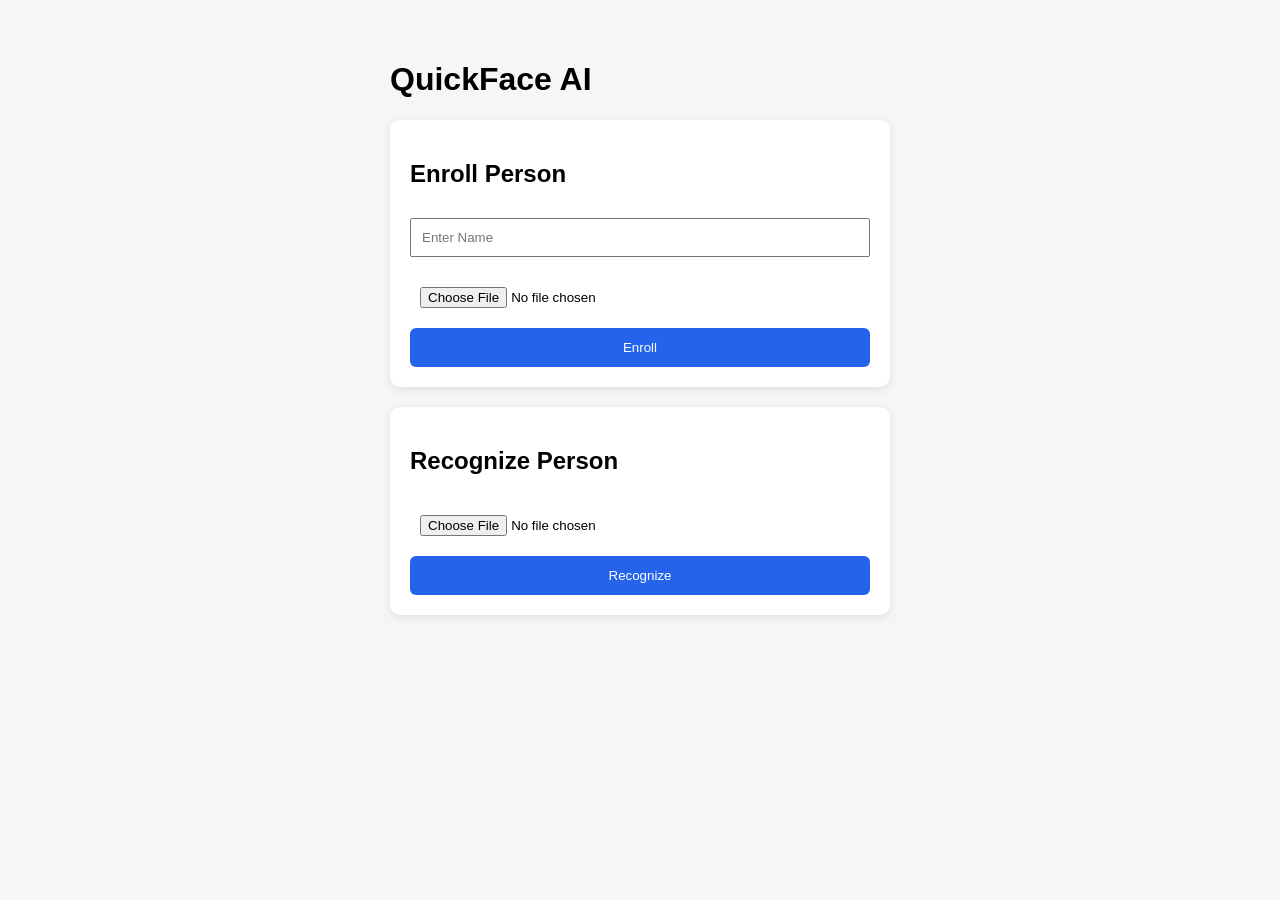
==== frontend/index.html @ 95fca8b5 "Implement face enrollment and recognition features with API endpoints and frontend integration" ====
<!DOCTYPE html>
<html lang="en">
<head>
    <meta charset="UTF-8">
    <meta name="viewport" content="width=device-width, initial-scale=1.0">
    <title>QuickFace AI</title>

    <link rel="stylesheet" href="style.css">
</head>

<body>

    <div class="container">

        <h1>QuickFace AI</h1>

        <div class="card">

            <h2>Enroll Person</h2>

            <input
                type="text"
                id="name"
                placeholder="Enter Name"
            >

            <input
                type="file"
                id="enrollImage"
            >

            <button onclick="enrollPerson()">
                Enroll
            </button>

        </div>

        <div class="card">

            <h2>Recognize Person</h2>

            <input
                type="file"
                id="recognizeImage"
            >

            <button onclick="recognizePerson()">
                Recognize
            </button>

        </div>

        <div id="result"></div>

    </div>

<script src="script.js"></script>

</body>
</html>
---- frontend/style.css ----
body{
    font-family: Arial, Helvetica, sans-serif;
    background:#f4f6f8;
    margin:0;
    padding:40px;
}

.container{
    width:500px;
    margin:auto;
}

.card{
    background:white;
    padding:20px;
    margin-bottom:20px;
    border-radius:10px;
    box-shadow:0 2px 10px rgba(0,0,0,.1);
}

input{
    width:100%;
    padding:10px;
    margin:10px 0;
    box-sizing:border-box;
}

button{
    width:100%;
    padding:12px;
    background:#2563eb;
    color:white;
    border:none;
    cursor:pointer;
    border-radius:6px;
}

button:hover{
    background:#1d4ed8;
}

#result{
    margin-top:20px;
    font-size:20px;
    text-align:center;
}
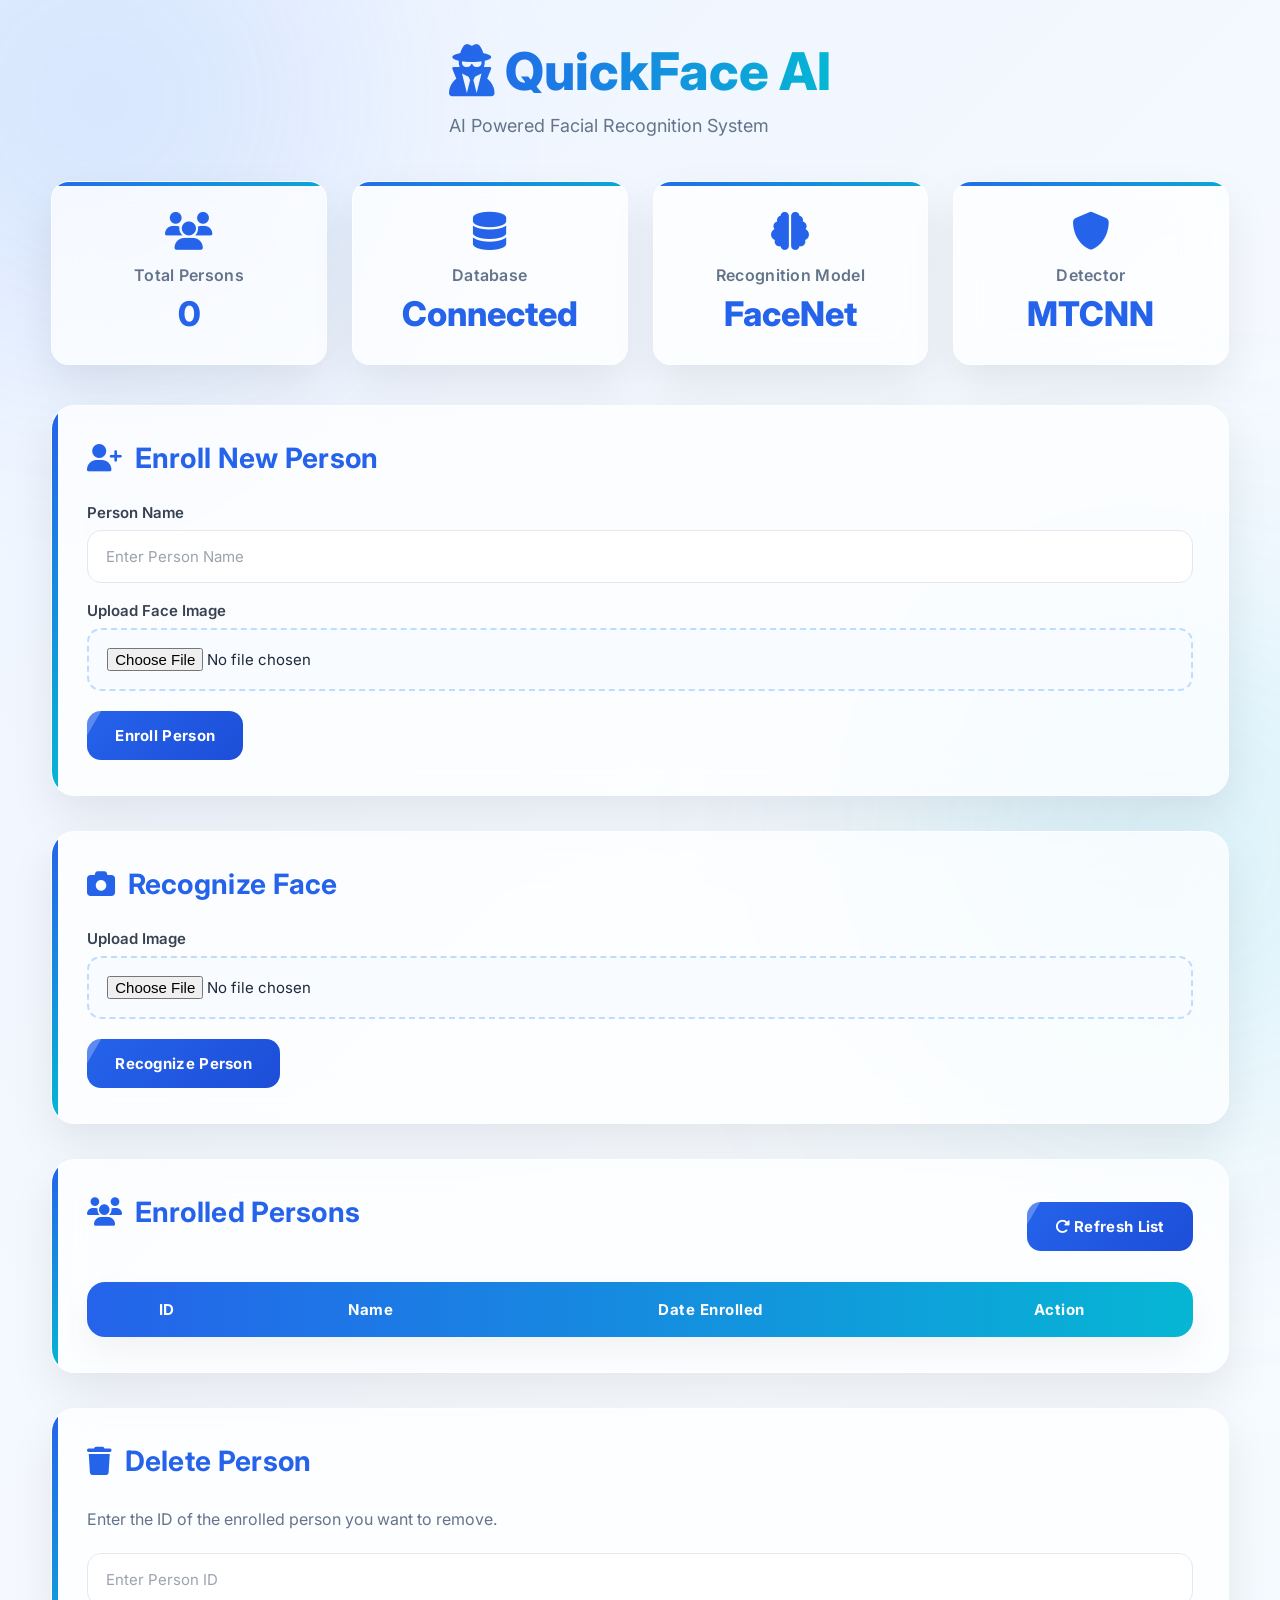
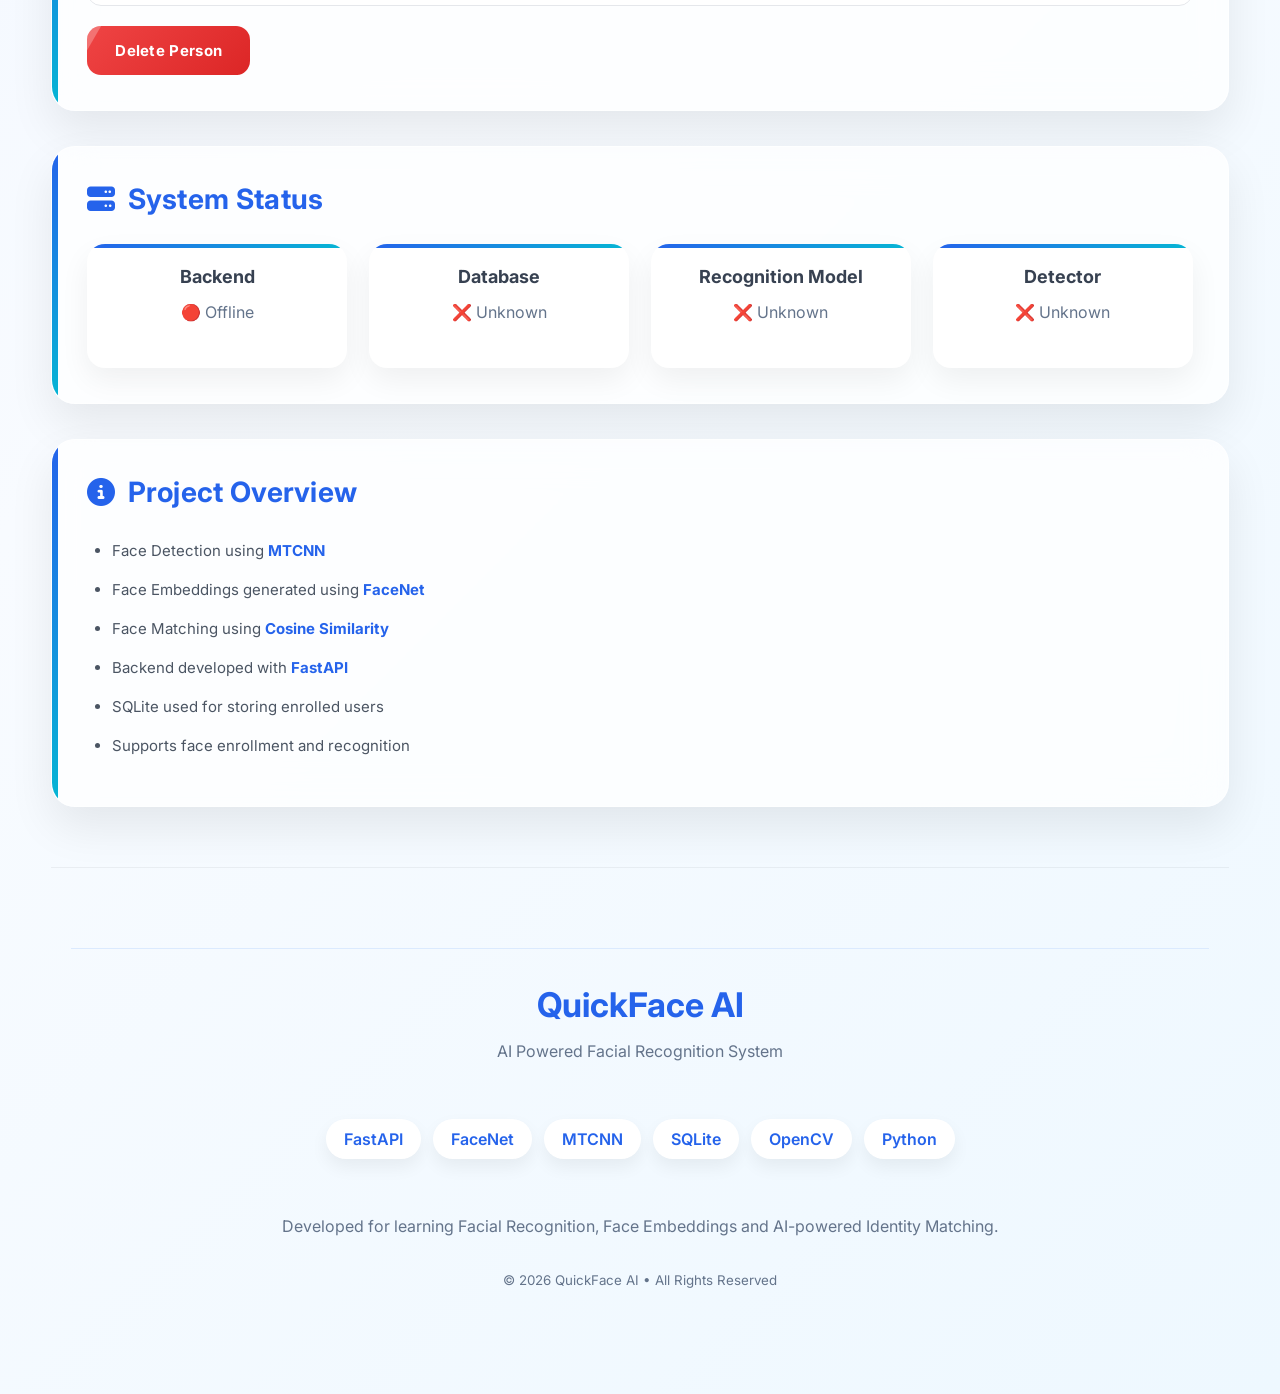
==== commit 2a6f7bec: "feat: Implement webcam functionality for real-time face recognition - Added a new script `webcam.py`" ====
--- a/frontend/index.html
+++ b/frontend/index.html
@@ -1,60 +1,628 @@
 <!DOCTYPE html>
 <html lang="en">
+
 <head>
+
     <meta charset="UTF-8">
-    <meta name="viewport" content="width=device-width, initial-scale=1.0">
+
+    <meta name="viewport"
+          content="width=device-width, initial-scale=1.0">
+
     <title>QuickFace AI</title>
 
     <link rel="stylesheet" href="style.css">
+
+    <link
+        rel="stylesheet"
+        href="https://cdnjs.cloudflare.com/ajax/libs/font-awesome/6.6.0/css/all.min.css">
+
 </head>
 
 <body>
 
-    <div class="container">
-
-        <h1>QuickFace AI</h1>
-
-        <div class="card">
-
-            <h2>Enroll Person</h2>
-
-            <input
-                type="text"
-                id="name"
-                placeholder="Enter Name"
-            >
-
-            <input
-                type="file"
-                id="enrollImage"
-            >
-
-            <button onclick="enrollPerson()">
-                Enroll
-            </button>
+<div class="container">
+
+<!-- =======================================
+HEADER
+======================================= -->
+
+<header>
+
+    <div>
+
+        <h1>
+
+            <i class="fa-solid fa-user-secret"></i>
+
+            QuickFace AI
+
+        </h1>
+
+        <p>
+
+            AI Powered Facial Recognition System
+
+        </p>
+
+    </div>
+
+</header>
+
+
+
+<!-- =======================================
+DASHBOARD
+======================================= -->
+
+<section class="dashboard">
+
+<div class="card">
+
+<i class="fa-solid fa-users fa-2x"></i>
+
+<h3>
+
+Total Persons
+
+</h3>
+
+<h2 id="totalPersons">
+
+0
+
+</h2>
+
+</div>
+
+<div class="card">
+
+<i class="fa-solid fa-database fa-2x"></i>
+
+<h3>
+
+Database
+
+</h3>
+
+<h2>
+
+Connected
+
+</h2>
+
+</div>
+
+<div class="card">
+
+<i class="fa-solid fa-brain fa-2x"></i>
+
+<h3>
+
+Recognition Model
+
+</h3>
+
+<h2>
+
+FaceNet
+
+</h2>
+
+</div>
+
+<div class="card">
+
+<i class="fa-solid fa-shield fa-2x"></i>
+
+<h3>
+
+Detector
+
+</h3>
+
+<h2>
+
+MTCNN
+
+</h2>
+
+</div>
+
+</section>
+
+
+
+<!-- =======================================
+ENROLL PERSON
+======================================= -->
+
+<section class="box">
+
+<h2>
+
+<i class="fa-solid fa-user-plus"></i>
+
+Enroll New Person
+
+</h2>
+
+<label>
+
+Person Name
+
+</label>
+
+<input
+
+type="text"
+
+id="name"
+
+placeholder="Enter Person Name">
+
+<label>
+
+Upload Face Image
+
+</label>
+
+<input
+
+type="file"
+
+id="enrollImage"
+
+accept="image/*">
+
+<img
+
+id="enrollPreview"
+
+class="preview"
+
+src=""
+
+alt="Preview">
+
+<button
+
+onclick="enrollPerson()">
+
+Enroll Person
+
+</button>
+
+<div
+
+id="enrollMessage"
+
+class="message">
+
+</div>
+
+</section>
+
+
+
+<!-- =======================================
+FACE RECOGNITION
+======================================= -->
+
+<section class="box">
+
+<h2>
+
+<i class="fa-solid fa-camera"></i>
+
+Recognize Face
+
+</h2>
+
+<label>
+
+Upload Image
+
+</label>
+
+<input
+
+type="file"
+
+id="recognizeImage"
+
+accept="image/*">
+
+<img
+
+id="recognizePreview"
+
+class="preview"
+
+src=""
+
+alt="Preview">
+
+<button
+
+onclick="recognizePerson()">
+
+Recognize Person
+
+</button>
+
+<div
+
+id="recognitionResult"
+
+class="message">
+
+</div>
+
+</section>
+
+<!-- =======================================
+ENROLLED PERSONS
+======================================= -->
+
+<section class="box">
+
+    <div class="section-header">
+
+        <h2>
+
+            <i class="fa-solid fa-users"></i>
+
+            Enrolled Persons
+
+        </h2>
+
+        <button onclick="loadPersons()">
+
+            <i class="fa-solid fa-rotate-right"></i>
+
+            Refresh List
+
+        </button>
+
+    </div>
+
+    <table>
+
+        <thead>
+
+            <tr>
+
+                <th>ID</th>
+
+                <th>Name</th>
+
+                <th>Date Enrolled</th>
+
+                <th>Action</th>
+
+            </tr>
+
+        </thead>
+
+        <tbody id="personsTable">
+
+        </tbody>
+
+    </table>
+
+</section>
+
+
+
+<!-- =======================================
+DELETE PERSON
+======================================= -->
+
+<section class="box">
+
+    <h2>
+
+        <i class="fa-solid fa-trash"></i>
+
+        Delete Person
+
+    </h2>
+
+    <p>
+
+        Enter the ID of the enrolled person you want to remove.
+
+    </p>
+
+    <input
+
+        type="number"
+
+        id="deleteId"
+
+        placeholder="Enter Person ID">
+
+    <button
+
+        class="delete-btn"
+
+        onclick="deletePerson()">
+
+        Delete Person
+
+    </button>
+
+    <div
+
+        id="deleteMessage"
+
+        class="message">
+
+    </div>
+
+</section>
+
+
+
+<!-- =======================================
+SYSTEM STATUS
+======================================= -->
+
+<section class="box">
+
+    <h2>
+
+        <i class="fa-solid fa-server"></i>
+
+        System Status
+
+    </h2>
+
+    <div class="status-grid">
+
+        <div class="status-card">
+
+    <h3>Backend</h3>
+
+    <p id="backendStatus">
+        Checking...
+    </p>
+
+</div>
+
+<div class="status-card">
+
+    <h3>Database</h3>
+
+    <p id="databaseStatus">
+        Checking...
+    </p>
+
+</div>
+
+<div class="status-card">
+
+    <h3>Recognition Model</h3>
+
+    <p id="modelStatus">
+        Checking...
+    </p>
+
+</div>
+
+<div class="status-card">
+
+    <h3>Detector</h3>
+
+    <p id="detectorStatus">
+        Checking...
+    </p>
+
+</div>
+
+    </div>
+
+</section>
+
+
+
+<!-- =======================================
+PROJECT INFORMATION
+======================================= -->
+
+<section class="box">
+
+    <h2>
+
+        <i class="fa-solid fa-circle-info"></i>
+
+        Project Overview
+
+    </h2>
+
+    <ul>
+
+        <li>
+
+            Face Detection using <strong>MTCNN</strong>
+
+        </li>
+
+        <li>
+
+            Face Embeddings generated using <strong>FaceNet</strong>
+
+        </li>
+
+        <li>
+
+            Face Matching using <strong>Cosine Similarity</strong>
+
+        </li>
+
+        <li>
+
+            Backend developed with <strong>FastAPI</strong>
+
+        </li>
+
+        <li>
+
+            SQLite used for storing enrolled users
+
+        </li>
+
+        <li>
+
+            Supports face enrollment and recognition
+
+        </li>
+
+    </ul>
+
+</section>
+
+<!-- =======================================
+FOOTER
+======================================= -->
+
+<footer>
+
+    <hr>
+
+    <div class="footer-content">
+
+        <h2>
+
+            QuickFace AI
+
+        </h2>
+
+        <p>
+
+            AI Powered Facial Recognition System
+
+        </p>
+
+        <br>
+
+        <div class="tech-stack">
+
+            <span>FastAPI</span>
+
+            <span>FaceNet</span>
+
+            <span>MTCNN</span>
+
+            <span>SQLite</span>
+
+            <span>OpenCV</span>
+
+            <span>Python</span>
 
         </div>
 
-        <div class="card">
-
-            <h2>Recognize Person</h2>
-
-            <input
-                type="file"
-                id="recognizeImage"
-            >
-
-            <button onclick="recognizePerson()">
-                Recognize
-            </button>
-
-        </div>
-
-        <div id="result"></div>
+        <br>
+
+        <p>
+
+            Developed for learning Facial Recognition,
+            Face Embeddings and AI-powered Identity Matching.
+
+        </p>
+
+        <br>
+
+        <small>
+
+            © 2026 QuickFace AI • All Rights Reserved
+
+        </small>
 
     </div>
 
+</footer>
+
+
+
+
+
+<!-- =======================================
+LOADING OVERLAY
+======================================= -->
+
+<div id="loadingOverlay" class="loading-overlay">
+
+    <div class="loader"></div>
+
+    <h3>
+
+        Processing...
+
+    </h3>
+
+    <p>
+
+        Please wait while the AI model processes your request.
+
+    </p>
+
+</div>
+
+
+
+
+
+<!-- =======================================
+BACK TO TOP
+======================================= -->
+
+<button
+    id="topBtn"
+    class="top-btn"
+    onclick="window.scrollTo({
+        top:0,
+        behavior:'smooth'
+    })">
+
+    ↑
+
+</button>
+
+
+
+
+
+<!-- =======================================
+SCRIPT
+======================================= -->
+
 <script src="script.js"></script>
 
+<script>
+
+window.addEventListener("scroll",()=>{
+
+const btn=document.getElementById("topBtn");
+
+if(window.scrollY>300){
+
+btn.style.display="block";
+
+}
+
+else{
+
+btn.style.display="none";
+
+}
+
+});
+
+</script>
+
+</div>
+
 </body>
+
 </html>
--- a/frontend/style.css
+++ b/frontend/style.css
@@ -1,46 +1,2806 @@
+/* =========================================================
+   QuickFace AI
+   Premium Dashboard UI
+   Part 1
+========================================================= */
+
+@import url('https://fonts.googleapis.com/css2?family=Inter:wght@300;400;500;600;700;800;900&display=swap');
+
+:root{
+
+--primary:#2563eb;
+
+--primary-dark:#1d4ed8;
+
+--secondary:#06b6d4;
+
+--success:#16a34a;
+
+--danger:#dc2626;
+
+--warning:#f59e0b;
+
+--white:#ffffff;
+
+--text:#1f2937;
+
+--text-light:#64748b;
+
+--border:#e5e7eb;
+
+--glass:rgba(255,255,255,.72);
+
+--shadow:0 20px 45px rgba(0,0,0,.08);
+
+--radius:18px;
+
+}
+
+*{
+
+margin:0;
+
+padding:0;
+
+box-sizing:border-box;
+
+font-family:'Inter',sans-serif;
+
+}
+
+html{
+
+scroll-behavior:smooth;
+
+}
+
 body{
-    font-family: Arial, Helvetica, sans-serif;
-    background:#f4f6f8;
-    margin:0;
-    padding:40px;
-}
+
+background:
+
+linear-gradient(135deg,#edf4ff,#f8fbff,#eef8ff);
+
+min-height:100vh;
+
+color:var(--text);
+
+overflow-x:hidden;
+
+}
+
+/* Animated Background */
+
+body::before{
+
+content:"";
+
+position:fixed;
+
+top:-150px;
+
+left:-150px;
+
+width:500px;
+
+height:500px;
+
+background:#3b82f6;
+
+opacity:.12;
+
+filter:blur(120px);
+
+border-radius:50%;
+
+z-index:-2;
+
+animation:floatOne 10s infinite alternate;
+
+}
+
+body::after{
+
+content:"";
+
+position:fixed;
+
+bottom:-200px;
+
+right:-150px;
+
+width:500px;
+
+height:500px;
+
+background:#06b6d4;
+
+opacity:.15;
+
+filter:blur(140px);
+
+border-radius:50%;
+
+z-index:-2;
+
+animation:floatTwo 12s infinite alternate;
+
+}
+
+@keyframes floatOne{
+
+0%{
+
+transform:translate(0,0);
+
+}
+
+100%{
+
+transform:translate(120px,70px);
+
+}
+
+}
+
+@keyframes floatTwo{
+
+0%{
+
+transform:translate(0,0);
+
+}
+
+100%{
+
+transform:translate(-120px,-60px);
+
+}
+
+}
+
+/* Container */
 
 .container{
-    width:500px;
-    margin:auto;
-}
+
+width:min(1250px,92%);
+
+margin:auto;
+
+padding:40px 0 60px;
+
+}
+
+/* Header */
+
+header{
+
+display:flex;
+
+justify-content:center;
+
+align-items:center;
+
+flex-direction:column;
+
+margin-bottom:45px;
+
+}
+
+header h1{
+
+font-size:52px;
+
+font-weight:800;
+
+background:linear-gradient(
+90deg,
+#2563eb,
+#06b6d4
+);
+
+-webkit-background-clip:text;
+
+-webkit-text-fill-color:transparent;
+
+margin-bottom:12px;
+
+}
+
+header p{
+
+font-size:18px;
+
+color:var(--text-light);
+
+}
+
+/* Dashboard */
+
+.dashboard{
+
+display:grid;
+
+grid-template-columns:repeat(auto-fit,minmax(240px,1fr));
+
+gap:25px;
+
+margin-bottom:40px;
+
+}
+
+/* Cards */
 
 .card{
-    background:white;
-    padding:20px;
-    margin-bottom:20px;
-    border-radius:10px;
-    box-shadow:0 2px 10px rgba(0,0,0,.1);
+
+background:var(--glass);
+
+backdrop-filter:blur(20px);
+
+border:1px solid rgba(255,255,255,.6);
+
+box-shadow:var(--shadow);
+
+border-radius:var(--radius);
+
+padding:30px;
+
+text-align:center;
+
+transition:.35s;
+
+position:relative;
+
+overflow:hidden;
+
+}
+
+.card::before{
+
+content:"";
+
+position:absolute;
+
+width:150%;
+
+height:4px;
+
+background:linear-gradient(
+90deg,
+#2563eb,
+#06b6d4
+);
+
+top:0;
+
+left:-20%;
+
+}
+
+.card:hover{
+
+transform:translateY(-10px);
+
+box-shadow:
+
+0 25px 50px rgba(37,99,235,.18);
+
+}
+
+.card i{
+
+font-size:38px;
+
+margin-bottom:15px;
+
+color:var(--primary);
+
+}
+
+.card h3{
+
+font-size:16px;
+
+font-weight:600;
+
+color:var(--text-light);
+
+margin-bottom:8px;
+
+}
+
+.card h2{
+
+font-size:34px;
+
+font-weight:800;
+
+color:var(--primary);
+
+}
+
+/* =========================================================
+   Premium Sections
+   Part 2
+========================================================= */
+
+.box{
+
+background:var(--glass);
+
+backdrop-filter:blur(20px);
+
+border-radius:24px;
+
+padding:35px;
+
+margin-bottom:35px;
+
+box-shadow:var(--shadow);
+
+border:1px solid rgba(255,255,255,.6);
+
+position:relative;
+
+overflow:hidden;
+
+transition:.35s;
+
+}
+
+.box:hover{
+
+transform:translateY(-6px);
+
+box-shadow:
+
+0 25px 60px rgba(0,0,0,.10);
+
+}
+
+.box::before{
+
+content:"";
+
+position:absolute;
+
+top:0;
+
+left:0;
+
+width:6px;
+
+height:100%;
+
+background:linear-gradient(
+
+180deg,
+
+#2563eb,
+
+#06b6d4
+
+);
+
+}
+
+.box h2{
+
+display:flex;
+
+align-items:center;
+
+gap:12px;
+
+font-size:28px;
+
+font-weight:700;
+
+margin-bottom:28px;
+
+color:var(--primary);
+
+}
+
+.box p{
+
+color:var(--text-light);
+
+margin-bottom:20px;
+
+line-height:1.7;
+
+}
+
+/* Inputs */
+
+label{
+
+display:block;
+
+margin-top:18px;
+
+margin-bottom:8px;
+
+font-weight:600;
+
+font-size:15px;
+
+color:#374151;
+
 }
 
 input{
-    width:100%;
-    padding:10px;
-    margin:10px 0;
-    box-sizing:border-box;
-}
+
+width:100%;
+
+padding:16px 18px;
+
+font-size:15px;
+
+border-radius:14px;
+
+border:1px solid var(--border);
+
+background:white;
+
+transition:.3s;
+
+outline:none;
+
+}
+
+input:hover{
+
+border-color:#93c5fd;
+
+}
+
+input:focus{
+
+border-color:var(--primary);
+
+box-shadow:
+
+0 0 0 5px rgba(37,99,235,.15);
+
+}
+
+/* File Upload */
+
+input[type=file]{
+
+padding:18px;
+
+background:#f8fbff;
+
+cursor:pointer;
+
+border:2px dashed #bfdbfe;
+
+}
+
+input[type=file]:hover{
+
+background:#eef6ff;
+
+}
+
+/* Preview */
+
+.preview{
+
+display:none;
+
+margin:25px auto;
+
+width:220px;
+
+border-radius:18px;
+
+border:3px solid white;
+
+box-shadow:
+
+0 20px 40px rgba(0,0,0,.15);
+
+transition:.35s;
+
+}
+
+.preview:hover{
+
+transform:scale(1.04);
+
+}
+
+/* Buttons */
 
 button{
-    width:100%;
-    padding:12px;
-    background:#2563eb;
-    color:white;
-    border:none;
-    cursor:pointer;
-    border-radius:6px;
+
+padding:15px 28px;
+
+border:none;
+
+border-radius:14px;
+
+cursor:pointer;
+
+font-size:15px;
+
+font-weight:700;
+
+color:white;
+
+background:linear-gradient(
+
+135deg,
+
+#2563eb,
+
+#1d4ed8
+
+);
+
+transition:.3s;
+
+margin-top:20px;
+
 }
 
 button:hover{
-    background:#1d4ed8;
-}
-
-#result{
-    margin-top:20px;
-    font-size:20px;
-    text-align:center;
-}+
+transform:translateY(-3px);
+
+box-shadow:
+
+0 18px 35px rgba(37,99,235,.30);
+
+}
+
+button:active{
+
+transform:scale(.97);
+
+}
+
+/* Delete Button */
+
+.delete-btn{
+
+background:linear-gradient(
+
+135deg,
+
+#ef4444,
+
+#dc2626
+
+);
+
+}
+
+.delete-btn:hover{
+
+box-shadow:
+
+0 18px 35px rgba(220,38,38,.30);
+
+}
+
+/* Refresh Button */
+
+.section-header{
+
+display:flex;
+
+justify-content:space-between;
+
+align-items:center;
+
+margin-bottom:25px;
+
+gap:20px;
+
+}
+
+.section-header button{
+
+margin-top:0;
+
+}
+
+/* Messages */
+
+.message{
+
+display:none;
+
+margin-top:25px;
+
+padding:18px 22px;
+
+border-radius:16px;
+
+font-weight:600;
+
+line-height:1.8;
+
+animation:fadeIn .35s;
+
+}
+
+.success{
+
+display:block;
+
+background:#dcfce7;
+
+color:#166534;
+
+border-left:6px solid #16a34a;
+
+}
+
+.error{
+
+display:block;
+
+background:#fee2e2;
+
+color:#991b1b;
+
+border-left:6px solid #dc2626;
+
+}
+
+@keyframes fadeIn{
+
+from{
+
+opacity:0;
+
+transform:translateY(12px);
+
+}
+
+to{
+
+opacity:1;
+
+transform:translateY(0);
+
+}
+
+}
+
+/* =========================================================
+   Premium Tables
+   Part 3
+========================================================= */
+
+table{
+
+width:100%;
+
+border-collapse:collapse;
+
+margin-top:20px;
+
+overflow:hidden;
+
+border-radius:18px;
+
+background:white;
+
+box-shadow:
+
+0 15px 35px rgba(0,0,0,.05);
+
+}
+
+thead{
+
+background:linear-gradient(
+
+90deg,
+
+#2563eb,
+
+#06b6d4
+
+);
+
+color:white;
+
+}
+
+thead th{
+
+padding:18px;
+
+font-size:15px;
+
+font-weight:700;
+
+letter-spacing:.5px;
+
+}
+
+tbody tr{
+
+transition:.25s;
+
+border-bottom:1px solid #eef2f7;
+
+}
+
+tbody tr:nth-child(even){
+
+background:#f9fbff;
+
+}
+
+tbody tr:hover{
+
+background:#eef6ff;
+
+transform:scale(1.01);
+
+}
+
+tbody td{
+
+padding:18px;
+
+text-align:center;
+
+font-size:15px;
+
+color:#374151;
+
+}
+
+/* Table Buttons */
+
+tbody button{
+
+padding:10px 16px;
+
+font-size:14px;
+
+margin:0;
+
+}
+
+/* Status Grid */
+
+.status-grid{
+
+display:grid;
+
+grid-template-columns:repeat(auto-fit,minmax(230px,1fr));
+
+gap:22px;
+
+margin-top:20px;
+
+}
+
+/* Status Cards */
+
+.status-card{
+
+background:white;
+
+padding:22px;
+
+border-radius:18px;
+
+box-shadow:
+
+0 12px 30px rgba(0,0,0,.06);
+
+transition:.3s;
+
+text-align:center;
+
+}
+
+.status-card:hover{
+
+transform:translateY(-6px);
+
+}
+
+.status-card h3{
+
+margin-bottom:12px;
+
+color:#374151;
+
+font-size:18px;
+
+}
+
+.status-online{
+
+color:#16a34a;
+
+font-weight:700;
+
+font-size:18px;
+
+}
+
+.status-offline{
+
+color:#dc2626;
+
+font-weight:700;
+
+font-size:18px;
+
+}
+
+/* Project Info */
+
+.box ul{
+
+margin-left:25px;
+
+margin-top:15px;
+
+}
+
+.box li{
+
+margin:12px 0;
+
+font-size:15px;
+
+color:#4b5563;
+
+line-height:1.8;
+
+}
+
+.box strong{
+
+color:#2563eb;
+
+}
+
+/* Footer */
+
+footer{
+
+margin-top:50px;
+
+text-align:center;
+
+padding:45px 20px;
+
+color:#64748b;
+
+}
+
+footer hr{
+
+margin-bottom:35px;
+
+border:none;
+
+height:1px;
+
+background:#dbeafe;
+
+}
+
+.footer-content h2{
+
+font-size:34px;
+
+color:#2563eb;
+
+margin-bottom:12px;
+
+}
+
+.footer-content p{
+
+margin:8px 0;
+
+line-height:1.8;
+
+}
+
+.tech-stack{
+
+display:flex;
+
+justify-content:center;
+
+flex-wrap:wrap;
+
+gap:12px;
+
+margin:25px 0;
+
+}
+
+.tech-stack span{
+
+padding:10px 18px;
+
+background:white;
+
+border-radius:999px;
+
+box-shadow:
+
+0 8px 18px rgba(0,0,0,.06);
+
+font-weight:600;
+
+color:#2563eb;
+
+transition:.25s;
+
+}
+
+.tech-stack span:hover{
+
+transform:translateY(-3px);
+
+background:#2563eb;
+
+color:white;
+
+}
+
+/* =========================================================
+   Loading Overlay
+   Part 4
+========================================================= */
+
+.loading-overlay{
+
+position:fixed;
+
+top:0;
+
+left:0;
+
+width:100%;
+
+height:100%;
+
+background:rgba(255,255,255,.82);
+
+backdrop-filter:blur(10px);
+
+display:none;
+
+justify-content:center;
+
+align-items:center;
+
+flex-direction:column;
+
+z-index:99999;
+
+animation:fadeOverlay .3s;
+
+}
+
+.loading-overlay.active{
+
+display:flex;
+
+}
+
+.loader{
+
+width:80px;
+
+height:80px;
+
+border:8px solid #dbeafe;
+
+border-top:8px solid #2563eb;
+
+border-radius:50%;
+
+animation:spin 1s linear infinite;
+
+margin-bottom:25px;
+
+}
+
+.loading-overlay h3{
+
+font-size:24px;
+
+color:#2563eb;
+
+margin-bottom:8px;
+
+}
+
+.loading-overlay p{
+
+color:#64748b;
+
+}
+
+@keyframes spin{
+
+0%{
+
+transform:rotate(0deg);
+
+}
+
+100%{
+
+transform:rotate(360deg);
+
+}
+
+}
+
+@keyframes fadeOverlay{
+
+from{
+
+opacity:0;
+
+}
+
+to{
+
+opacity:1;
+
+}
+
+}
+
+/* =====================================
+Back To Top Button
+===================================== */
+
+.top-btn{
+
+position:fixed;
+
+right:30px;
+
+bottom:30px;
+
+width:58px;
+
+height:58px;
+
+border-radius:50%;
+
+display:none;
+
+align-items:center;
+
+justify-content:center;
+
+font-size:22px;
+
+font-weight:bold;
+
+background:linear-gradient(
+
+135deg,
+
+#2563eb,
+
+#06b6d4
+
+);
+
+color:white;
+
+box-shadow:
+
+0 20px 40px rgba(37,99,235,.35);
+
+transition:.3s;
+
+z-index:999;
+
+}
+
+.top-btn:hover{
+
+transform:translateY(-6px);
+
+}
+
+/* =====================================
+Scrollbar
+===================================== */
+
+::-webkit-scrollbar{
+
+width:12px;
+
+}
+
+::-webkit-scrollbar-track{
+
+background:#edf4ff;
+
+}
+
+::-webkit-scrollbar-thumb{
+
+background:linear-gradient(
+
+180deg,
+
+#2563eb,
+
+#06b6d4
+
+);
+
+border-radius:999px;
+
+}
+
+::-webkit-scrollbar-thumb:hover{
+
+background:#1d4ed8;
+
+}
+
+/* =====================================
+Floating Glow
+===================================== */
+
+.card::after{
+
+content:"";
+
+position:absolute;
+
+width:220px;
+
+height:220px;
+
+background:rgba(37,99,235,.08);
+
+border-radius:50%;
+
+top:-120px;
+
+right:-120px;
+
+transition:.5s;
+
+}
+
+.card:hover::after{
+
+transform:scale(1.25);
+
+}
+
+/* =====================================
+Buttons Animation
+===================================== */
+
+button{
+
+position:relative;
+
+overflow:hidden;
+
+}
+
+button::before{
+
+content:"";
+
+position:absolute;
+
+left:-120%;
+
+top:0;
+
+width:120%;
+
+height:100%;
+
+background:rgba(255,255,255,.25);
+
+transform:skewX(-30deg);
+
+transition:.5s;
+
+}
+
+button:hover::before{
+
+left:130%;
+
+}
+
+/* =====================================
+Input Animation
+===================================== */
+
+input{
+
+transition:
+
+border .3s,
+
+box-shadow .3s,
+
+transform .3s;
+
+}
+
+input:focus{
+
+transform:translateY(-2px);
+
+}
+
+/* =====================================
+Smooth Card Entrance
+===================================== */
+
+.card,
+
+.box{
+
+animation:slideUp .7s ease;
+
+}
+
+@keyframes slideUp{
+
+from{
+
+opacity:0;
+
+transform:translateY(30px);
+
+}
+
+to{
+
+opacity:1;
+
+transform:translateY(0);
+
+}
+
+}
+
+/* =========================================================
+   Responsive Design
+   Part 5
+========================================================= */
+
+/* --------------------------
+Desktop Large Screens
+---------------------------*/
+
+@media (min-width:1400px){
+
+.container{
+
+max-width:1350px;
+
+}
+
+.card{
+
+padding:35px;
+
+}
+
+.box{
+
+padding:40px;
+
+}
+
+}
+
+
+/* --------------------------
+Laptop
+---------------------------*/
+
+@media(max-width:1200px){
+
+.dashboard{
+
+grid-template-columns:repeat(2,1fr);
+
+}
+
+.status-grid{
+
+grid-template-columns:repeat(2,1fr);
+
+}
+
+.container{
+
+width:95%;
+
+}
+
+}
+
+
+/* --------------------------
+Tablet
+---------------------------*/
+
+@media(max-width:900px){
+
+header h1{
+
+font-size:42px;
+
+}
+
+header p{
+
+font-size:16px;
+
+}
+
+.dashboard{
+
+grid-template-columns:1fr;
+
+gap:18px;
+
+}
+
+.section-header{
+
+flex-direction:column;
+
+align-items:flex-start;
+
+}
+
+.section-header button{
+
+width:100%;
+
+}
+
+.status-grid{
+
+grid-template-columns:1fr;
+
+}
+
+table{
+
+display:block;
+
+overflow-x:auto;
+
+white-space:nowrap;
+
+}
+
+.preview{
+
+width:200px;
+
+}
+
+}
+
+
+/* --------------------------
+Mobile
+---------------------------*/
+
+@media(max-width:600px){
+
+.container{
+
+width:95%;
+
+padding:25px 0;
+
+}
+
+header{
+
+margin-bottom:25px;
+
+}
+
+header h1{
+
+font-size:34px;
+
+}
+
+header p{
+
+font-size:14px;
+
+}
+
+.card{
+
+padding:22px;
+
+}
+
+.card h2{
+
+font-size:28px;
+
+}
+
+.card h3{
+
+font-size:15px;
+
+}
+
+.box{
+
+padding:22px;
+
+margin-bottom:22px;
+
+}
+
+.box h2{
+
+font-size:22px;
+
+}
+
+input{
+
+padding:14px;
+
+font-size:14px;
+
+}
+
+button{
+
+width:100%;
+
+padding:14px;
+
+font-size:15px;
+
+}
+
+.preview{
+
+width:100%;
+
+}
+
+.message{
+
+font-size:14px;
+
+}
+
+.footer-content h2{
+
+font-size:28px;
+
+}
+
+.tech-stack{
+
+justify-content:center;
+
+}
+
+.tech-stack span{
+
+font-size:13px;
+
+padding:8px 14px;
+
+}
+
+.top-btn{
+
+width:50px;
+
+height:50px;
+
+right:15px;
+
+bottom:15px;
+
+}
+
+}
+
+
+/* --------------------------
+Very Small Devices
+---------------------------*/
+
+@media(max-width:400px){
+
+header h1{
+
+font-size:28px;
+
+}
+
+.box{
+
+padding:18px;
+
+}
+
+.card{
+
+padding:18px;
+
+}
+
+.card h2{
+
+font-size:24px;
+
+}
+
+button{
+
+font-size:14px;
+
+}
+
+}
+
+
+/* --------------------------
+Nice Selection Color
+---------------------------*/
+
+::selection{
+
+background:#2563eb;
+
+color:white;
+
+}
+
+
+/* --------------------------
+Links
+---------------------------*/
+
+a{
+
+color:#2563eb;
+
+text-decoration:none;
+
+transition:.3s;
+
+}
+
+a:hover{
+
+color:#1d4ed8;
+
+}
+
+
+/* --------------------------
+Images
+---------------------------*/
+
+img{
+
+max-width:100%;
+
+display:block;
+
+}
+
+
+/* --------------------------
+Utility Classes
+---------------------------*/
+
+.text-center{
+
+text-align:center;
+
+}
+
+.mt-20{
+
+margin-top:20px;
+
+}
+
+.mt-30{
+
+margin-top:30px;
+
+}
+
+.mb-20{
+
+margin-bottom:20px;
+
+}
+
+.hidden{
+
+display:none;
+
+}
+
+.flex{
+
+display:flex;
+
+}
+
+.justify-center{
+
+justify-content:center;
+
+}
+
+.align-center{
+
+align-items:center;
+
+}
+
+/* =========================================================
+   Premium Effects
+   Part 6
+========================================================= */
+
+/* --------------------------
+Glass Reflection
+---------------------------*/
+
+.card,
+.box{
+
+position:relative;
+
+overflow:hidden;
+
+}
+
+.card::after,
+.box::after{
+
+content:"";
+
+position:absolute;
+
+top:-60%;
+
+left:-120%;
+
+width:80%;
+
+height:220%;
+
+background:linear-gradient(
+
+90deg,
+
+transparent,
+
+rgba(255,255,255,.35),
+
+transparent
+
+);
+
+transform:rotate(25deg);
+
+transition:.8s;
+
+pointer-events:none;
+
+}
+
+.card:hover::after,
+.box:hover::after{
+
+left:140%;
+
+}
+
+/* --------------------------
+Dashboard Counter Animation
+---------------------------*/
+
+.card h2{
+
+transition:.4s;
+
+}
+
+.card:hover h2{
+
+transform:scale(1.08);
+
+color:#1d4ed8;
+
+}
+
+/* --------------------------
+Image Hover
+---------------------------*/
+
+.preview{
+
+cursor:pointer;
+
+}
+
+.preview:hover{
+
+transform:scale(1.06) rotate(.5deg);
+
+box-shadow:
+
+0 25px 60px rgba(0,0,0,.18);
+
+}
+
+/* --------------------------
+Table Hover
+---------------------------*/
+
+tbody tr{
+
+transition:
+
+background .3s,
+
+transform .3s,
+
+box-shadow .3s;
+
+}
+
+tbody tr:hover{
+
+background:#eef6ff;
+
+transform:translateY(-2px);
+
+box-shadow:
+
+0 8px 18px rgba(37,99,235,.10);
+
+}
+
+/* --------------------------
+Status Cards
+---------------------------*/
+
+.status-card{
+
+position:relative;
+
+overflow:hidden;
+
+}
+
+.status-card::before{
+
+content:"";
+
+position:absolute;
+
+top:0;
+
+left:0;
+
+width:100%;
+
+height:4px;
+
+background:linear-gradient(
+
+90deg,
+
+#2563eb,
+
+#06b6d4
+
+);
+
+}
+
+.status-card:hover{
+
+transform:translateY(-5px);
+
+box-shadow:
+
+0 20px 45px rgba(37,99,235,.15);
+
+}
+
+/* --------------------------
+Tech Stack Badges
+---------------------------*/
+
+.tech-stack span{
+
+transition:
+
+transform .3s,
+
+background .3s,
+
+color .3s,
+
+box-shadow .3s;
+
+}
+
+.tech-stack span:hover{
+
+transform:translateY(-4px);
+
+background:#2563eb;
+
+color:white;
+
+box-shadow:
+
+0 15px 30px rgba(37,99,235,.25);
+
+}
+
+/* --------------------------
+Buttons
+---------------------------*/
+
+button{
+
+letter-spacing:.3px;
+
+}
+
+button:hover{
+
+filter:brightness(1.05);
+
+}
+
+button:disabled{
+
+cursor:not-allowed;
+
+opacity:.6;
+
+box-shadow:none;
+
+}
+
+/* --------------------------
+Delete Button
+---------------------------*/
+
+.delete-btn:hover{
+
+background:linear-gradient(
+
+135deg,
+
+#dc2626,
+
+#991b1b
+
+);
+
+}
+
+/* --------------------------
+Inputs
+---------------------------*/
+
+input::placeholder{
+
+color:#9ca3af;
+
+}
+
+input:focus::placeholder{
+
+opacity:.4;
+
+}
+
+/* --------------------------
+Footer
+---------------------------*/
+
+footer{
+
+border-top:1px solid rgba(0,0,0,.05);
+
+margin-top:60px;
+
+}
+
+/* --------------------------
+Notification Animation
+---------------------------*/
+
+.message{
+
+animation:notification .35s ease;
+
+}
+
+@keyframes notification{
+
+0%{
+
+opacity:0;
+
+transform:translateY(-10px);
+
+}
+
+100%{
+
+opacity:1;
+
+transform:translateY(0);
+
+}
+
+}
+
+/* --------------------------
+Card Border Glow
+---------------------------*/
+
+.card:hover{
+
+border-color:#bfdbfe;
+
+}
+
+.box:hover{
+
+border-color:#bfdbfe;
+
+}
+
+/* --------------------------
+Smooth Everything
+---------------------------*/
+
+*{
+
+transition:
+
+background-color .25s,
+
+border-color .25s,
+
+color .25s;
+
+}
+
+/* =========================================================
+   Premium Theme & Animations
+   Part 7
+========================================================= */
+
+/* =====================================
+Dark Theme Support
+===================================== */
+
+body.dark{
+
+--primary:#60a5fa;
+
+--primary-dark:#3b82f6;
+
+--secondary:#22d3ee;
+
+--white:#111827;
+
+--glass:rgba(31,41,55,.75);
+
+--text:#f8fafc;
+
+--text-light:#cbd5e1;
+
+--border:#374151;
+
+background:#0f172a;
+
+color:var(--text);
+
+}
+
+body.dark .card,
+body.dark .box{
+
+background:rgba(30,41,59,.75);
+
+border:1px solid rgba(255,255,255,.05);
+
+}
+
+body.dark table{
+
+background:#1e293b;
+
+color:white;
+
+}
+
+body.dark tbody tr{
+
+background:#1e293b;
+
+}
+
+body.dark tbody tr:nth-child(even){
+
+background:#263447;
+
+}
+
+body.dark input{
+
+background:#1e293b;
+
+color:white;
+
+border-color:#334155;
+
+}
+
+body.dark input::placeholder{
+
+color:#94a3b8;
+
+}
+
+body.dark .status-card{
+
+background:#1e293b;
+
+}
+
+body.dark footer{
+
+color:#cbd5e1;
+
+}
+
+/* =====================================
+Gradient Text
+===================================== */
+
+.gradient-text{
+
+background:linear-gradient(
+
+90deg,
+
+#2563eb,
+
+#06b6d4,
+
+#8b5cf6
+
+);
+
+background-size:200%;
+
+-webkit-background-clip:text;
+
+-webkit-text-fill-color:transparent;
+
+animation:gradientMove 5s linear infinite;
+
+}
+
+@keyframes gradientMove{
+
+0%{
+
+background-position:0%;
+
+}
+
+100%{
+
+background-position:200%;
+
+}
+
+}
+
+/* =====================================
+Floating Animation
+===================================== */
+
+.float{
+
+animation:floating 3s ease-in-out infinite;
+
+}
+
+@keyframes floating{
+
+0%{
+
+transform:translateY(0px);
+
+}
+
+50%{
+
+transform:translateY(-8px);
+
+}
+
+100%{
+
+transform:translateY(0px);
+
+}
+
+}
+
+/* =====================================
+Pulse Animation
+===================================== */
+
+.pulse{
+
+animation:pulse 2s infinite;
+
+}
+
+@keyframes pulse{
+
+0%{
+
+transform:scale(1);
+
+}
+
+50%{
+
+transform:scale(1.05);
+
+}
+
+100%{
+
+transform:scale(1);
+
+}
+
+}
+
+/* =====================================
+Fade In
+===================================== */
+
+.fade-in{
+
+animation:fadeInPage .8s ease;
+
+}
+
+@keyframes fadeInPage{
+
+from{
+
+opacity:0;
+
+transform:translateY(25px);
+
+}
+
+to{
+
+opacity:1;
+
+transform:translateY(0);
+
+}
+
+}
+
+/* =====================================
+Scale Animation
+===================================== */
+
+.scale{
+
+animation:scaleAnimation .5s;
+
+}
+
+@keyframes scaleAnimation{
+
+0%{
+
+transform:scale(.92);
+
+opacity:.6;
+
+}
+
+100%{
+
+transform:scale(1);
+
+opacity:1;
+
+}
+
+}
+
+/* =====================================
+Success Badge
+===================================== */
+
+.badge{
+
+display:inline-block;
+
+padding:8px 14px;
+
+border-radius:999px;
+
+background:#dcfce7;
+
+color:#166534;
+
+font-weight:600;
+
+font-size:13px;
+
+}
+
+/* =====================================
+Danger Badge
+===================================== */
+
+.badge-danger{
+
+background:#fee2e2;
+
+color:#991b1b;
+
+}
+
+/* =====================================
+Primary Badge
+===================================== */
+
+.badge-primary{
+
+background:#dbeafe;
+
+color:#2563eb;
+
+}
+
+/* =====================================
+Hover Glow
+===================================== */
+
+.glow:hover{
+
+box-shadow:
+
+0 0 25px rgba(37,99,235,.25);
+
+}
+
+/* =====================================
+Soft Border
+===================================== */
+
+.soft{
+
+border:1px solid rgba(255,255,255,.35);
+
+}
+
+/* =====================================
+Rounded Utilities
+===================================== */
+
+.round{
+
+border-radius:18px;
+
+}
+
+.round-full{
+
+border-radius:999px;
+
+}
+
+/* =====================================
+Shadow Utilities
+===================================== */
+
+.shadow{
+
+box-shadow:
+
+0 20px 40px rgba(0,0,0,.08);
+
+}
+
+.shadow-lg{
+
+box-shadow:
+
+0 30px 70px rgba(0,0,0,.15);
+
+}
+
+/* =========================================================
+   Final Polish
+   Part 8
+========================================================= */
+
+/* ==========================
+   Divider
+========================== */
+
+hr{
+
+border:none;
+
+height:1px;
+
+background:linear-gradient(
+90deg,
+transparent,
+#cbd5e1,
+transparent
+);
+
+margin:35px 0;
+
+}
+
+/* ==========================
+   Footer Links
+========================== */
+
+footer a{
+
+color:#2563eb;
+
+font-weight:600;
+
+transition:.3s;
+
+}
+
+footer a:hover{
+
+color:#1d4ed8;
+
+text-decoration:underline;
+
+}
+
+/* ==========================
+   Card Titles
+========================== */
+
+.card h3,
+.box h2{
+
+letter-spacing:.3px;
+
+}
+
+/* ==========================
+   Dashboard Icons
+========================== */
+
+.card i{
+
+transition:.35s;
+
+}
+
+.card:hover i{
+
+transform:scale(1.15) rotate(8deg);
+
+color:#1d4ed8;
+
+}
+
+/* ==========================
+   Notification Colors
+========================== */
+
+.info{
+
+background:#dbeafe;
+
+color:#1d4ed8;
+
+}
+
+.warning{
+
+background:#fef3c7;
+
+color:#b45309;
+
+}
+
+/* ==========================
+   Glass Utilities
+========================== */
+
+.glass{
+
+background:rgba(255,255,255,.65);
+
+backdrop-filter:blur(18px);
+
+border:1px solid rgba(255,255,255,.35);
+
+}
+
+/* ==========================
+   Flex Utilities
+========================== */
+
+.flex{
+
+display:flex;
+
+}
+
+.flex-column{
+
+display:flex;
+
+flex-direction:column;
+
+}
+
+.justify-center{
+
+justify-content:center;
+
+}
+
+.justify-between{
+
+justify-content:space-between;
+
+}
+
+.align-center{
+
+align-items:center;
+
+}
+
+.gap-10{
+
+gap:10px;
+
+}
+
+.gap-20{
+
+gap:20px;
+
+}
+
+.gap-30{
+
+gap:30px;
+
+}
+
+/* ==========================
+   Margin Utilities
+========================== */
+
+.mt-10{margin-top:10px;}
+
+.mt-20{margin-top:20px;}
+
+.mt-30{margin-top:30px;}
+
+.mt-40{margin-top:40px;}
+
+.mb-10{margin-bottom:10px;}
+
+.mb-20{margin-bottom:20px;}
+
+.mb-30{margin-bottom:30px;}
+
+.mb-40{margin-bottom:40px;}
+
+/* ==========================
+   Padding Utilities
+========================== */
+
+.p-10{padding:10px;}
+
+.p-20{padding:20px;}
+
+.p-30{padding:30px;}
+
+.p-40{padding:40px;}
+
+/* ==========================
+   Width Utilities
+========================== */
+
+.w-100{
+
+width:100%;
+
+}
+
+.w-50{
+
+width:50%;
+
+}
+
+/* ==========================
+   Text Utilities
+========================== */
+
+.text-center{
+
+text-align:center;
+
+}
+
+.text-right{
+
+text-align:right;
+
+}
+
+.text-left{
+
+text-align:left;
+
+}
+
+.text-primary{
+
+color:#2563eb;
+
+}
+
+.text-success{
+
+color:#16a34a;
+
+}
+
+.text-danger{
+
+color:#dc2626;
+
+}
+
+.text-muted{
+
+color:#64748b;
+
+}
+
+/* ==========================
+   Background Utilities
+========================== */
+
+.bg-primary{
+
+background:#2563eb;
+
+color:white;
+
+}
+
+.bg-success{
+
+background:#16a34a;
+
+color:white;
+
+}
+
+.bg-danger{
+
+background:#dc2626;
+
+color:white;
+
+}
+
+.bg-light{
+
+background:#f8fafc;
+
+}
+
+/* ==========================
+   Cursor
+========================== */
+
+.pointer{
+
+cursor:pointer;
+
+}
+
+/* ==========================
+   Transition
+========================== */
+
+.transition{
+
+transition:.3s;
+
+}
+
+/* ==========================
+   Hover Lift
+========================== */
+
+.hover-lift:hover{
+
+transform:translateY(-5px);
+
+}
+
+/* ==========================
+   Opacity
+========================== */
+
+.opacity-80{
+
+opacity:.8;
+
+}
+
+.opacity-60{
+
+opacity:.6;
+
+}
+
+/* ==========================
+   Border Radius
+========================== */
+
+.radius{
+
+border-radius:18px;
+
+}
+
+.radius-sm{
+
+border-radius:10px;
+
+}
+
+.radius-lg{
+
+border-radius:28px;
+
+}
+
+/* ==========================
+   Animation Delay
+========================== */
+
+.delay-1{
+
+animation-delay:.1s;
+
+}
+
+.delay-2{
+
+animation-delay:.2s;
+
+}
+
+.delay-3{
+
+animation-delay:.3s;
+
+}
+
+.delay-4{
+
+animation-delay:.4s;
+
+}
+
+/* ==========================
+   Print
+========================== */
+
+@media print{
+
+body{
+
+background:white;
+
+}
+
+button,
+
+.top-btn,
+
+.loading-overlay{
+
+display:none !important;
+
+}
+
+.box,
+
+.card{
+
+box-shadow:none;
+
+border:1px solid #ddd;
+
+}
+
+}
+
+/* ==========================
+   End of File
+========================== */
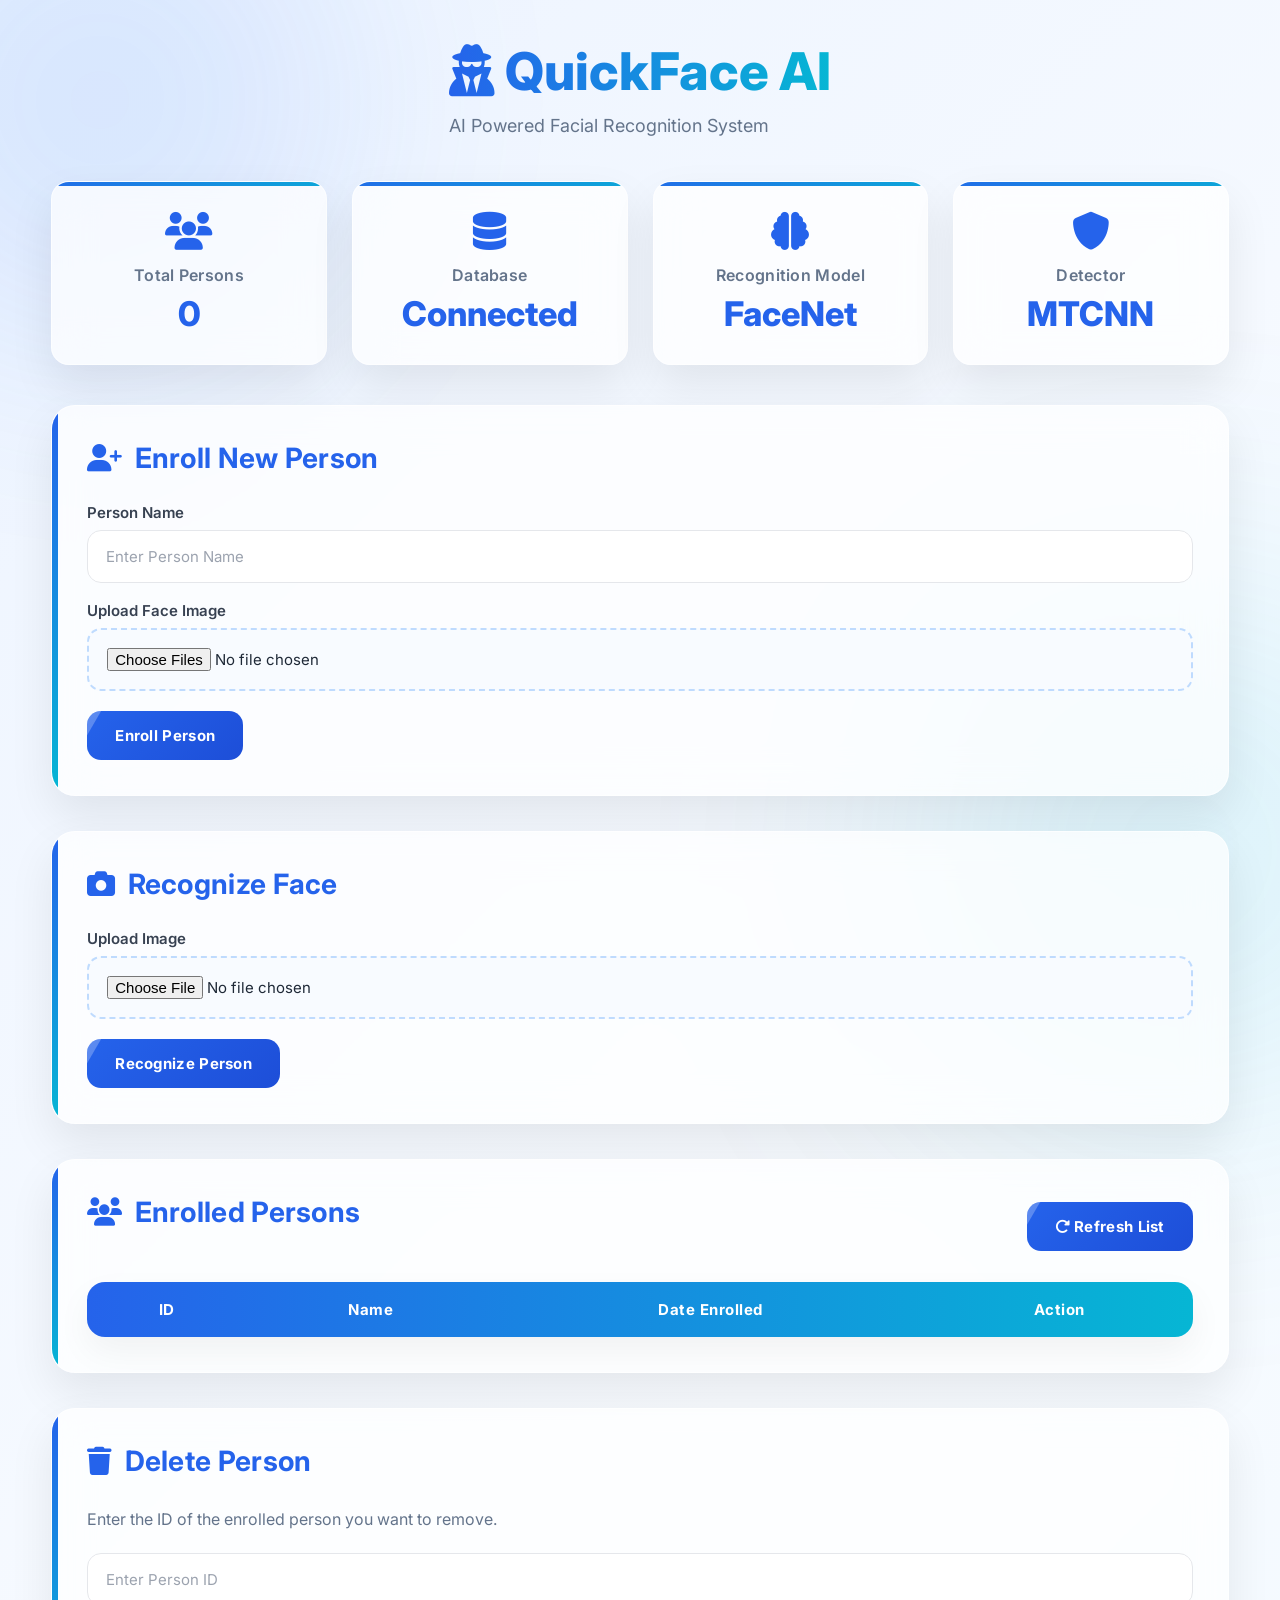
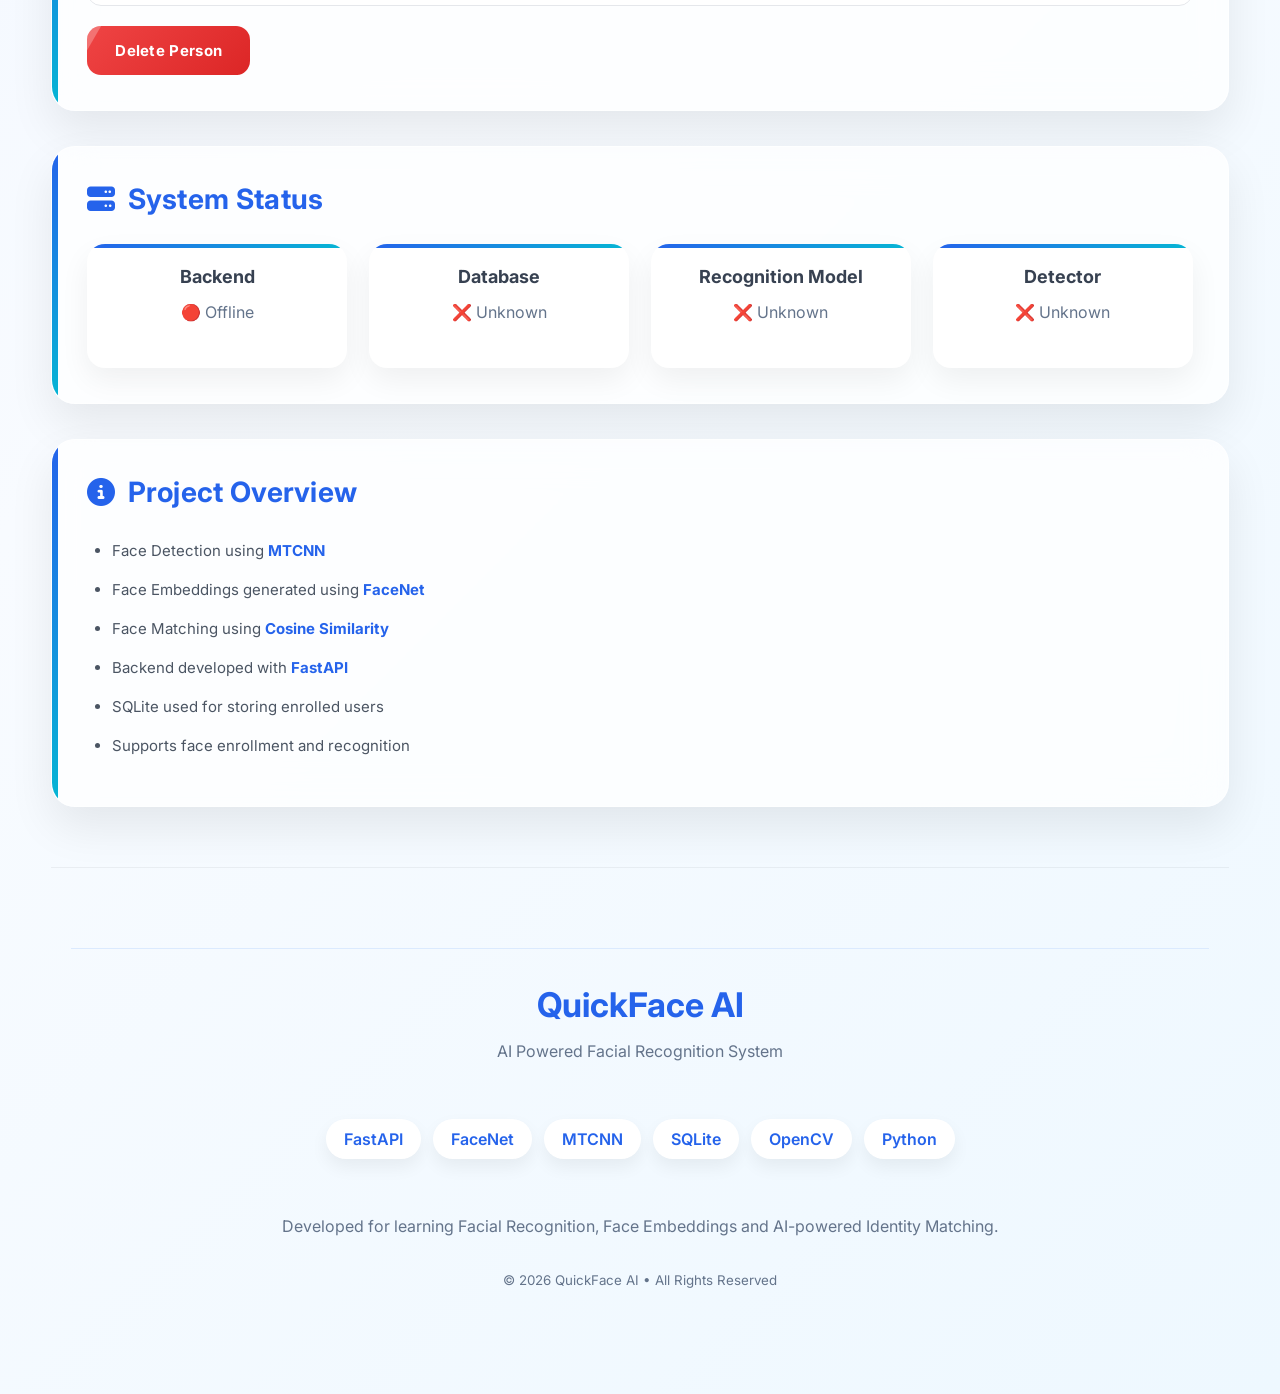
==== commit 1ee3c4ed: "Refactor code structure for improved readability and maintainability" ====
--- a/frontend/index.html
+++ b/frontend/index.html
@@ -172,7 +172,9 @@
 
 id="enrollImage"
 
-accept="image/*">
+accept="image/*"
+
+multiple>
 
 <img
 
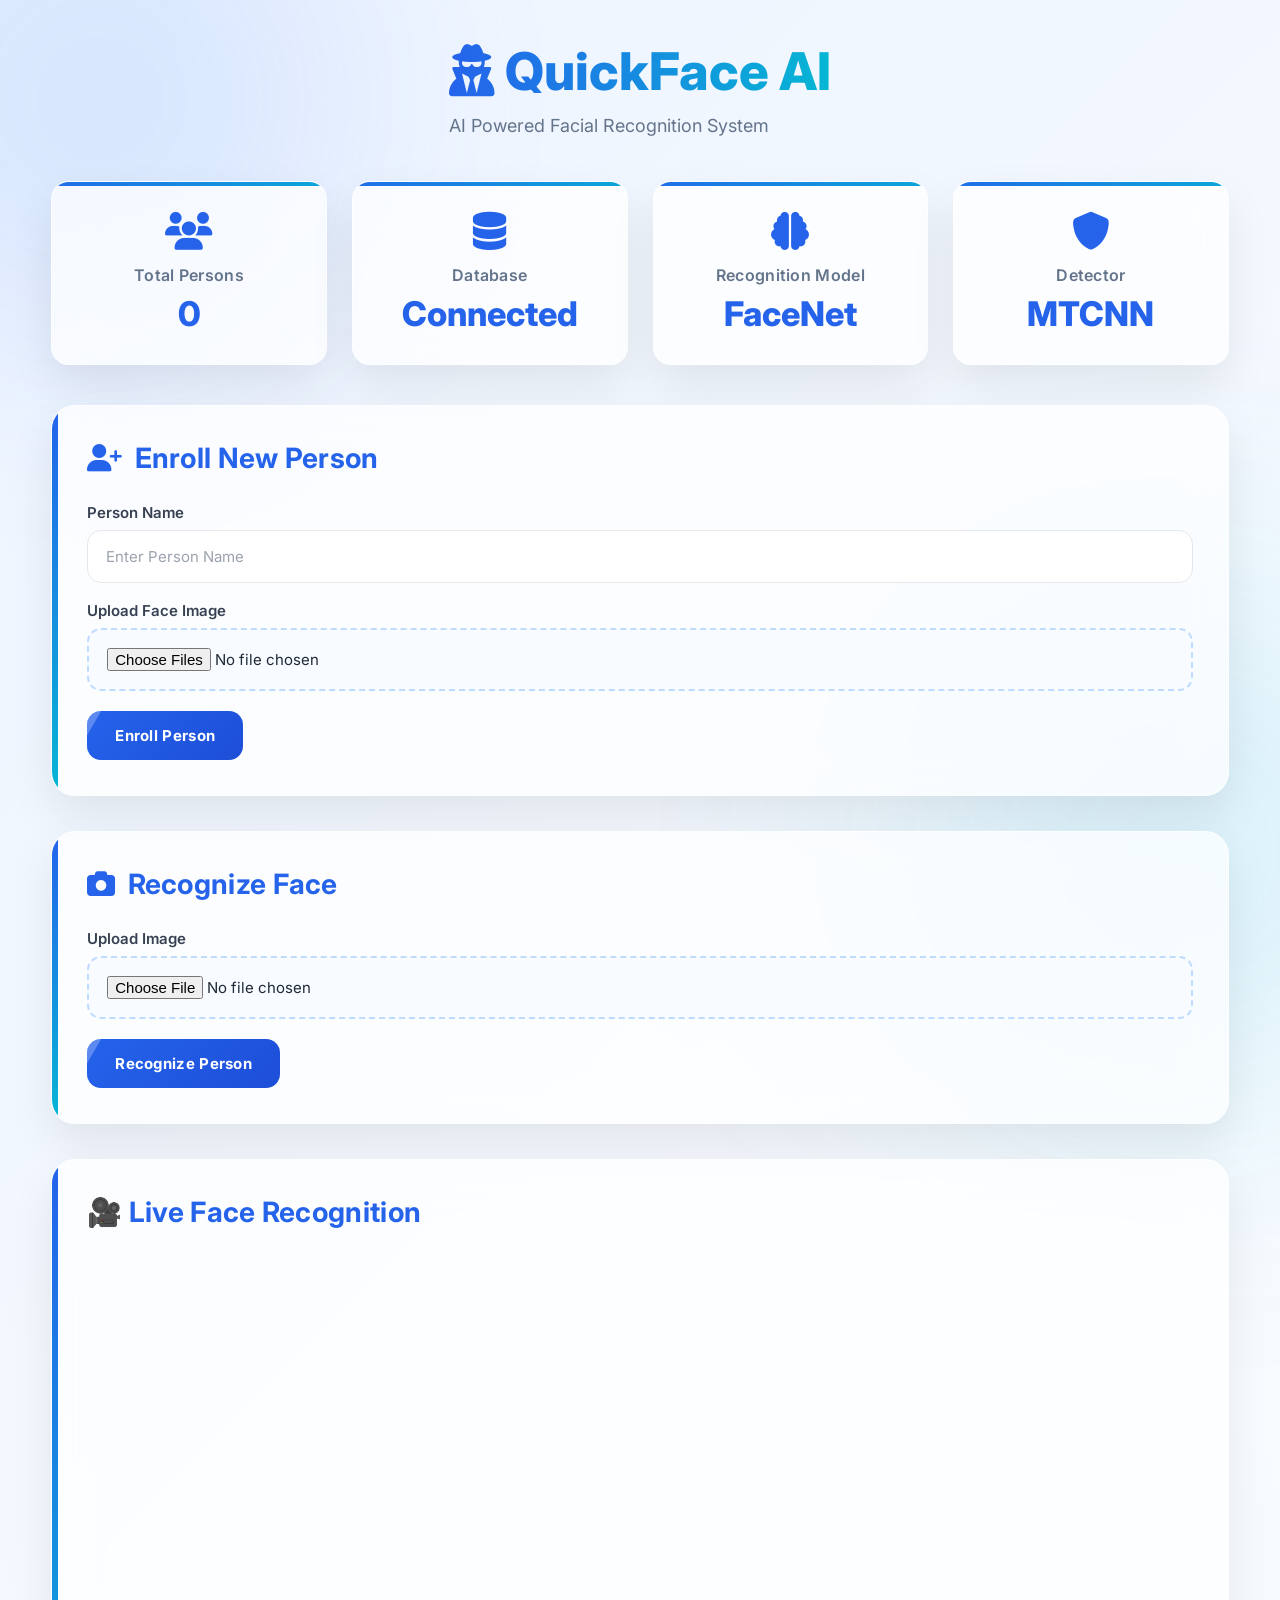
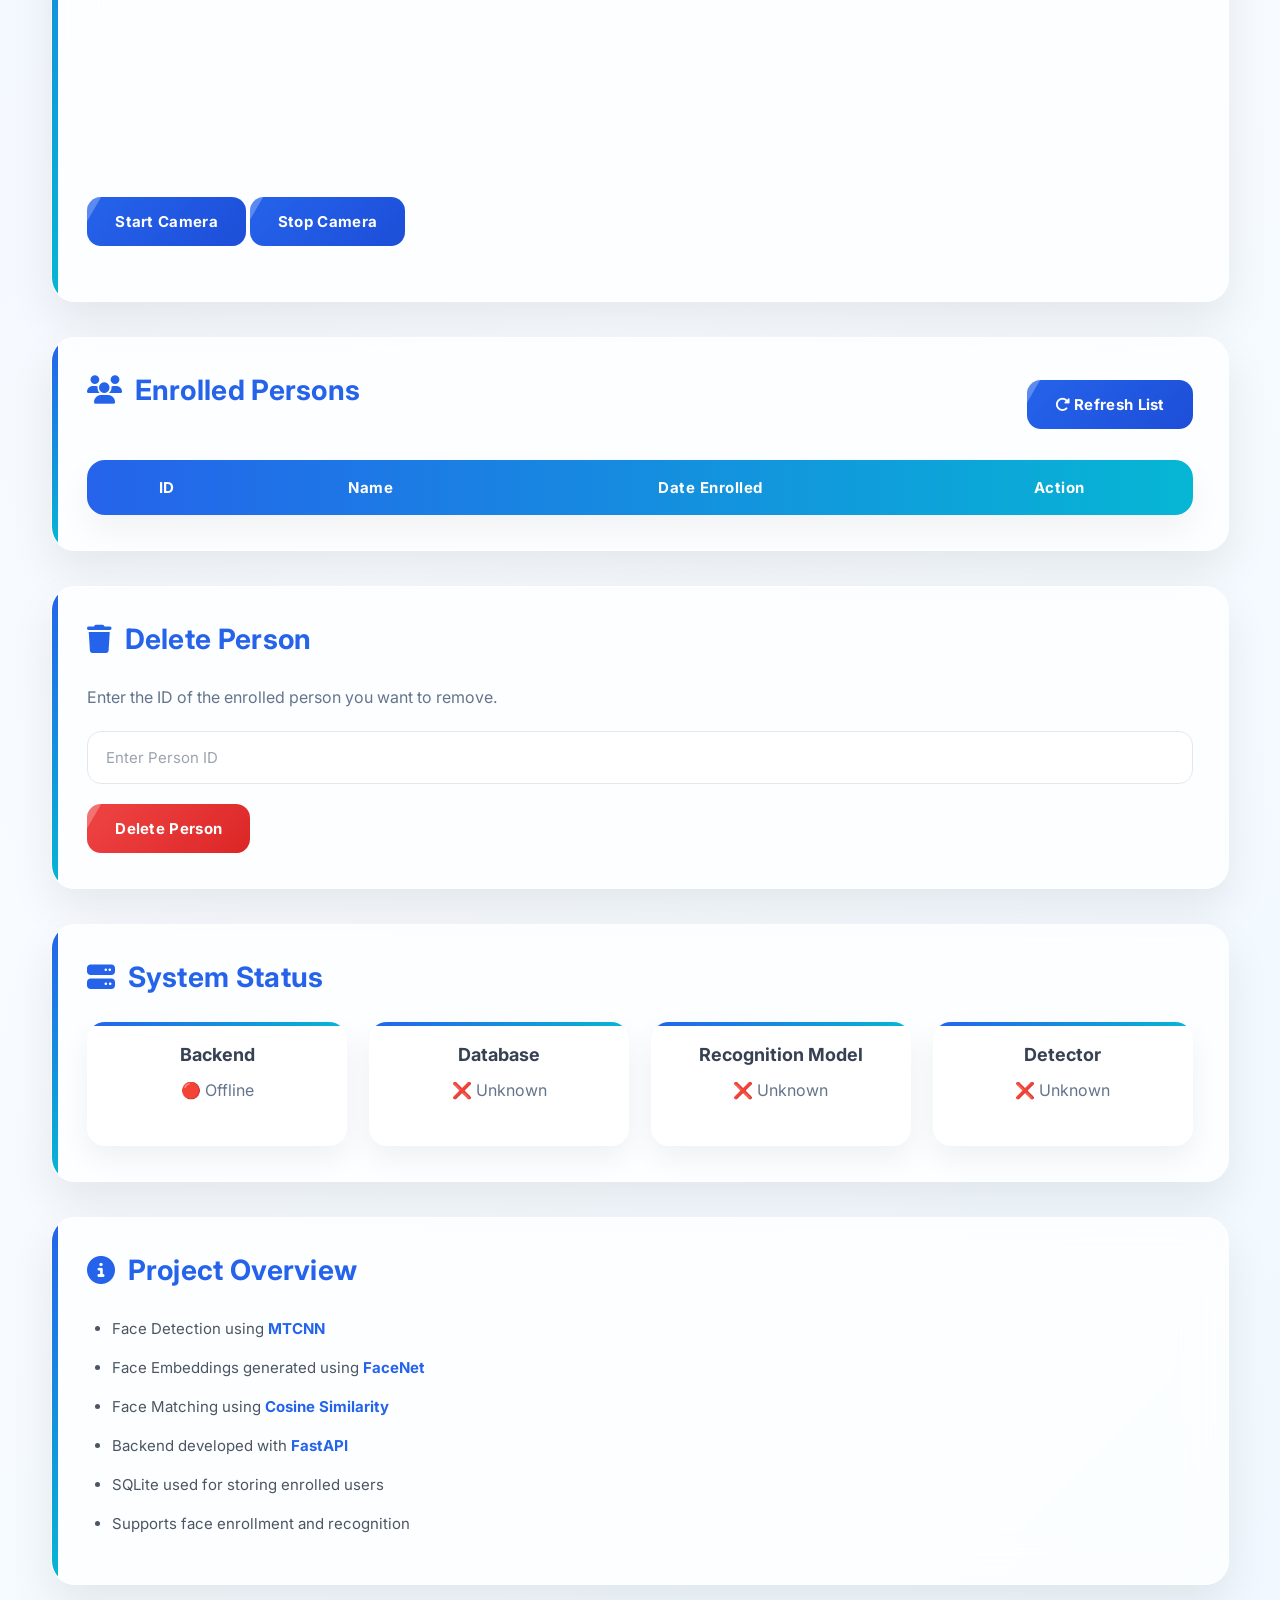
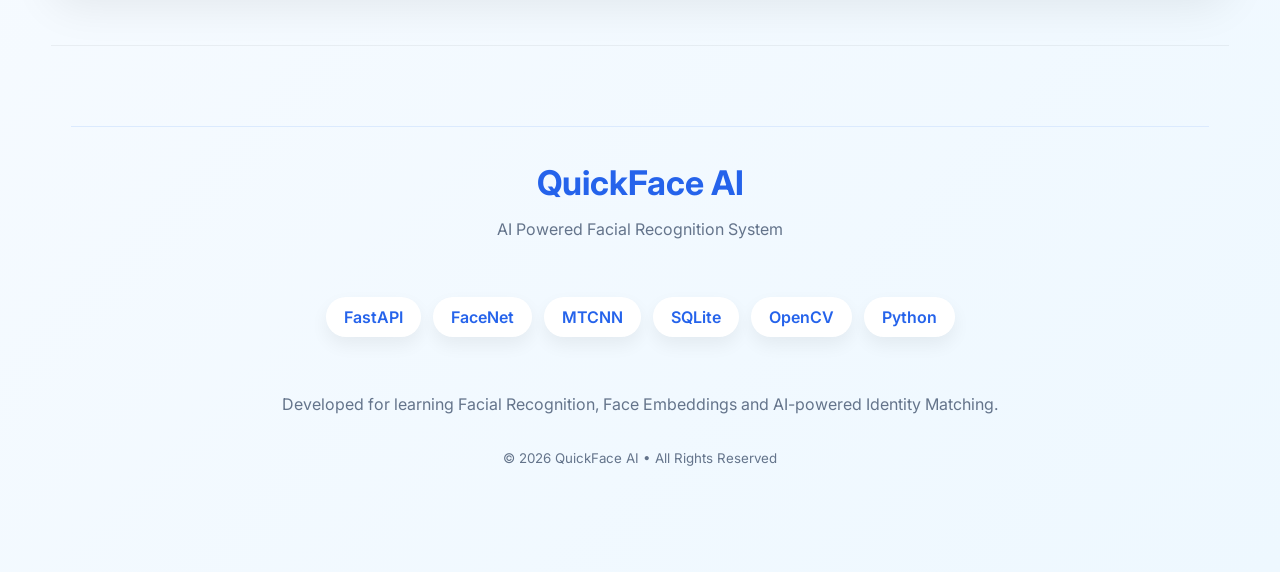
==== commit bc5cd6a8: "feat: Add live webcam recognition functionality with overlay and styling" ====
--- a/frontend/index.html
+++ b/frontend/index.html
@@ -5,625 +5,611 @@
 
     <meta charset="UTF-8">
 
-    <meta name="viewport"
-          content="width=device-width, initial-scale=1.0">
+    <meta name="viewport" content="width=device-width, initial-scale=1.0">
 
     <title>QuickFace AI</title>
 
     <link rel="stylesheet" href="style.css">
 
-    <link
-        rel="stylesheet"
-        href="https://cdnjs.cloudflare.com/ajax/libs/font-awesome/6.6.0/css/all.min.css">
+    <link rel="stylesheet" href="https://cdnjs.cloudflare.com/ajax/libs/font-awesome/6.6.0/css/all.min.css">
 
 </head>
 
 <body>
 
-<div class="container">
-
-<!-- =======================================
+    <div class="container">
+
+        <!-- =======================================
 HEADER
 ======================================= -->
 
-<header>
-
-    <div>
-
-        <h1>
-
-            <i class="fa-solid fa-user-secret"></i>
-
-            QuickFace AI
-
-        </h1>
-
-        <p>
-
-            AI Powered Facial Recognition System
-
-        </p>
-
-    </div>
-
-</header>
-
-
-
-<!-- =======================================
+        <header>
+
+            <div>
+
+                <h1>
+
+                    <i class="fa-solid fa-user-secret"></i>
+
+                    QuickFace AI
+
+                </h1>
+
+                <p>
+
+                    AI Powered Facial Recognition System
+
+                </p>
+
+            </div>
+
+        </header>
+
+
+
+        <!-- =======================================
 DASHBOARD
 ======================================= -->
 
-<section class="dashboard">
-
-<div class="card">
-
-<i class="fa-solid fa-users fa-2x"></i>
-
-<h3>
-
-Total Persons
-
-</h3>
-
-<h2 id="totalPersons">
-
-0
-
-</h2>
-
-</div>
-
-<div class="card">
-
-<i class="fa-solid fa-database fa-2x"></i>
-
-<h3>
-
-Database
-
-</h3>
-
-<h2>
-
-Connected
-
-</h2>
-
-</div>
-
-<div class="card">
-
-<i class="fa-solid fa-brain fa-2x"></i>
-
-<h3>
-
-Recognition Model
-
-</h3>
-
-<h2>
-
-FaceNet
-
-</h2>
-
-</div>
-
-<div class="card">
-
-<i class="fa-solid fa-shield fa-2x"></i>
-
-<h3>
-
-Detector
-
-</h3>
-
-<h2>
-
-MTCNN
-
-</h2>
-
-</div>
-
-</section>
-
-
-
-<!-- =======================================
+        <section class="dashboard">
+
+            <div class="card">
+
+                <i class="fa-solid fa-users fa-2x"></i>
+
+                <h3>
+
+                    Total Persons
+
+                </h3>
+
+                <h2 id="totalPersons">
+
+                    0
+
+                </h2>
+
+            </div>
+
+            <div class="card">
+
+                <i class="fa-solid fa-database fa-2x"></i>
+
+                <h3>
+
+                    Database
+
+                </h3>
+
+                <h2>
+
+                    Connected
+
+                </h2>
+
+            </div>
+
+            <div class="card">
+
+                <i class="fa-solid fa-brain fa-2x"></i>
+
+                <h3>
+
+                    Recognition Model
+
+                </h3>
+
+                <h2>
+
+                    FaceNet
+
+                </h2>
+
+            </div>
+
+            <div class="card">
+
+                <i class="fa-solid fa-shield fa-2x"></i>
+
+                <h3>
+
+                    Detector
+
+                </h3>
+
+                <h2>
+
+                    MTCNN
+
+                </h2>
+
+            </div>
+
+        </section>
+
+
+
+        <!-- =======================================
 ENROLL PERSON
 ======================================= -->
 
-<section class="box">
-
-<h2>
-
-<i class="fa-solid fa-user-plus"></i>
-
-Enroll New Person
-
-</h2>
-
-<label>
-
-Person Name
-
-</label>
-
-<input
-
-type="text"
-
-id="name"
-
-placeholder="Enter Person Name">
-
-<label>
-
-Upload Face Image
-
-</label>
-
-<input
-
-type="file"
-
-id="enrollImage"
-
-accept="image/*"
-
-multiple>
-
-<img
-
-id="enrollPreview"
-
-class="preview"
-
-src=""
-
-alt="Preview">
-
-<button
-
-onclick="enrollPerson()">
-
-Enroll Person
-
-</button>
-
-<div
-
-id="enrollMessage"
-
-class="message">
-
-</div>
-
-</section>
-
-
-
-<!-- =======================================
+        <section class="box">
+
+            <h2>
+
+                <i class="fa-solid fa-user-plus"></i>
+
+                Enroll New Person
+
+            </h2>
+
+            <label>
+
+                Person Name
+
+            </label>
+
+            <input type="text" id="name" placeholder="Enter Person Name">
+
+            <label>
+
+                Upload Face Image
+
+            </label>
+
+            <input type="file" id="enrollImage" accept="image/*" multiple>
+
+            <img id="enrollPreview" class="preview" src="" alt="Preview">
+
+            <button onclick="enrollPerson()">
+
+                Enroll Person
+
+            </button>
+
+            <div id="enrollMessage" class="message">
+
+            </div>
+
+        </section>
+
+
+
+        <!-- =======================================
 FACE RECOGNITION
 ======================================= -->
 
-<section class="box">
-
-<h2>
-
-<i class="fa-solid fa-camera"></i>
-
-Recognize Face
-
-</h2>
-
-<label>
-
-Upload Image
-
-</label>
-
-<input
-
-type="file"
-
-id="recognizeImage"
-
-accept="image/*">
-
-<img
-
-id="recognizePreview"
-
-class="preview"
-
-src=""
-
-alt="Preview">
-
-<button
-
-onclick="recognizePerson()">
-
-Recognize Person
-
-</button>
-
-<div
-
-id="recognitionResult"
-
-class="message">
-
-</div>
-
-</section>
-
-<!-- =======================================
+        <section class="box">
+
+            <h2>
+
+                <i class="fa-solid fa-camera"></i>
+
+                Recognize Face
+
+            </h2>
+
+            <label>
+
+                Upload Image
+
+            </label>
+
+            <input type="file" id="recognizeImage" accept="image/*">
+
+            <img id="recognizePreview" class="preview" src="" alt="Preview">
+
+            <button onclick="recognizePerson()">
+
+                Recognize Person
+
+            </button>
+
+            <div id="recognitionResult" class="message">
+
+            </div>
+
+        </section>
+
+        <!-- ======================================
+Live Camera Recognition
+====================================== -->
+
+        <div class="box">
+
+            <h2>🎥 Live Face Recognition</h2>
+
+            <div class="camera-container">
+
+                <video id="video" autoplay playsinline>
+                </video>
+
+                <canvas id="overlay">
+                </canvas>
+
+                <canvas id="canvas" style="display:none;">
+                </canvas>
+
+            </div>
+
+            <div id="cameraResult" class="message">
+
+                Waiting...
+
+            </div>
+
+            <canvas id="canvas" width="640" height="480" style="display:none;">
+            </canvas>
+
+            <br><br>
+
+            <button onclick="startCamera()">
+
+                Start Camera
+
+            </button>
+
+            <button onclick="stopCamera()">
+
+                Stop Camera
+
+            </button>
+
+            <br><br>
+
+            <div id="cameraResult" class="message">
+
+                Waiting...
+
+            </div>
+
+        </div>
+
+        <!-- =======================================
 ENROLLED PERSONS
 ======================================= -->
 
-<section class="box">
-
-    <div class="section-header">
-
-        <h2>
-
-            <i class="fa-solid fa-users"></i>
-
-            Enrolled Persons
-
-        </h2>
-
-        <button onclick="loadPersons()">
-
-            <i class="fa-solid fa-rotate-right"></i>
-
-            Refresh List
-
-        </button>
-
-    </div>
-
-    <table>
-
-        <thead>
-
-            <tr>
-
-                <th>ID</th>
-
-                <th>Name</th>
-
-                <th>Date Enrolled</th>
-
-                <th>Action</th>
-
-            </tr>
-
-        </thead>
-
-        <tbody id="personsTable">
-
-        </tbody>
-
-    </table>
-
-</section>
-
-
-
-<!-- =======================================
+        <section class="box">
+
+            <div class="section-header">
+
+                <h2>
+
+                    <i class="fa-solid fa-users"></i>
+
+                    Enrolled Persons
+
+                </h2>
+
+                <button onclick="loadPersons()">
+
+                    <i class="fa-solid fa-rotate-right"></i>
+
+                    Refresh List
+
+                </button>
+
+            </div>
+
+            <table>
+
+                <thead>
+
+                    <tr>
+
+                        <th>ID</th>
+
+                        <th>Name</th>
+
+                        <th>Date Enrolled</th>
+
+                        <th>Action</th>
+
+                    </tr>
+
+                </thead>
+
+                <tbody id="personsTable">
+
+                </tbody>
+
+            </table>
+
+        </section>
+
+
+
+        <!-- =======================================
 DELETE PERSON
 ======================================= -->
 
-<section class="box">
-
-    <h2>
-
-        <i class="fa-solid fa-trash"></i>
-
-        Delete Person
-
-    </h2>
-
-    <p>
-
-        Enter the ID of the enrolled person you want to remove.
-
-    </p>
-
-    <input
-
-        type="number"
-
-        id="deleteId"
-
-        placeholder="Enter Person ID">
-
-    <button
-
-        class="delete-btn"
-
-        onclick="deletePerson()">
-
-        Delete Person
-
-    </button>
-
-    <div
-
-        id="deleteMessage"
-
-        class="message">
-
-    </div>
-
-</section>
-
-
-
-<!-- =======================================
+        <section class="box">
+
+            <h2>
+
+                <i class="fa-solid fa-trash"></i>
+
+                Delete Person
+
+            </h2>
+
+            <p>
+
+                Enter the ID of the enrolled person you want to remove.
+
+            </p>
+
+            <input type="number" id="deleteId" placeholder="Enter Person ID">
+
+            <button class="delete-btn" onclick="deletePerson()">
+
+                Delete Person
+
+            </button>
+
+            <div id="deleteMessage" class="message">
+
+            </div>
+
+        </section>
+
+
+
+        <!-- =======================================
 SYSTEM STATUS
 ======================================= -->
 
-<section class="box">
-
-    <h2>
-
-        <i class="fa-solid fa-server"></i>
-
-        System Status
-
-    </h2>
-
-    <div class="status-grid">
-
-        <div class="status-card">
-
-    <h3>Backend</h3>
-
-    <p id="backendStatus">
-        Checking...
-    </p>
-
-</div>
-
-<div class="status-card">
-
-    <h3>Database</h3>
-
-    <p id="databaseStatus">
-        Checking...
-    </p>
-
-</div>
-
-<div class="status-card">
-
-    <h3>Recognition Model</h3>
-
-    <p id="modelStatus">
-        Checking...
-    </p>
-
-</div>
-
-<div class="status-card">
-
-    <h3>Detector</h3>
-
-    <p id="detectorStatus">
-        Checking...
-    </p>
-
-</div>
-
-    </div>
-
-</section>
-
-
-
-<!-- =======================================
+        <section class="box">
+
+            <h2>
+
+                <i class="fa-solid fa-server"></i>
+
+                System Status
+
+            </h2>
+
+            <div class="status-grid">
+
+                <div class="status-card">
+
+                    <h3>Backend</h3>
+
+                    <p id="backendStatus">
+                        Checking...
+                    </p>
+
+                </div>
+
+                <div class="status-card">
+
+                    <h3>Database</h3>
+
+                    <p id="databaseStatus">
+                        Checking...
+                    </p>
+
+                </div>
+
+                <div class="status-card">
+
+                    <h3>Recognition Model</h3>
+
+                    <p id="modelStatus">
+                        Checking...
+                    </p>
+
+                </div>
+
+                <div class="status-card">
+
+                    <h3>Detector</h3>
+
+                    <p id="detectorStatus">
+                        Checking...
+                    </p>
+
+                </div>
+
+            </div>
+
+        </section>
+
+
+
+        <!-- =======================================
 PROJECT INFORMATION
 ======================================= -->
 
-<section class="box">
-
-    <h2>
-
-        <i class="fa-solid fa-circle-info"></i>
-
-        Project Overview
-
-    </h2>
-
-    <ul>
-
-        <li>
-
-            Face Detection using <strong>MTCNN</strong>
-
-        </li>
-
-        <li>
-
-            Face Embeddings generated using <strong>FaceNet</strong>
-
-        </li>
-
-        <li>
-
-            Face Matching using <strong>Cosine Similarity</strong>
-
-        </li>
-
-        <li>
-
-            Backend developed with <strong>FastAPI</strong>
-
-        </li>
-
-        <li>
-
-            SQLite used for storing enrolled users
-
-        </li>
-
-        <li>
-
-            Supports face enrollment and recognition
-
-        </li>
-
-    </ul>
-
-</section>
-
-<!-- =======================================
+        <section class="box">
+
+            <h2>
+
+                <i class="fa-solid fa-circle-info"></i>
+
+                Project Overview
+
+            </h2>
+
+            <ul>
+
+                <li>
+
+                    Face Detection using <strong>MTCNN</strong>
+
+                </li>
+
+                <li>
+
+                    Face Embeddings generated using <strong>FaceNet</strong>
+
+                </li>
+
+                <li>
+
+                    Face Matching using <strong>Cosine Similarity</strong>
+
+                </li>
+
+                <li>
+
+                    Backend developed with <strong>FastAPI</strong>
+
+                </li>
+
+                <li>
+
+                    SQLite used for storing enrolled users
+
+                </li>
+
+                <li>
+
+                    Supports face enrollment and recognition
+
+                </li>
+
+            </ul>
+
+        </section>
+
+        <!-- =======================================
 FOOTER
 ======================================= -->
 
-<footer>
-
-    <hr>
-
-    <div class="footer-content">
-
-        <h2>
-
-            QuickFace AI
-
-        </h2>
-
-        <p>
-
-            AI Powered Facial Recognition System
-
-        </p>
-
-        <br>
-
-        <div class="tech-stack">
-
-            <span>FastAPI</span>
-
-            <span>FaceNet</span>
-
-            <span>MTCNN</span>
-
-            <span>SQLite</span>
-
-            <span>OpenCV</span>
-
-            <span>Python</span>
+        <footer>
+
+            <hr>
+
+            <div class="footer-content">
+
+                <h2>
+
+                    QuickFace AI
+
+                </h2>
+
+                <p>
+
+                    AI Powered Facial Recognition System
+
+                </p>
+
+                <br>
+
+                <div class="tech-stack">
+
+                    <span>FastAPI</span>
+
+                    <span>FaceNet</span>
+
+                    <span>MTCNN</span>
+
+                    <span>SQLite</span>
+
+                    <span>OpenCV</span>
+
+                    <span>Python</span>
+
+                </div>
+
+                <br>
+
+                <p>
+
+                    Developed for learning Facial Recognition,
+                    Face Embeddings and AI-powered Identity Matching.
+
+                </p>
+
+                <br>
+
+                <small>
+
+                    © 2026 QuickFace AI • All Rights Reserved
+
+                </small>
+
+            </div>
+
+        </footer>
+
+
+
+
+
+        <!-- =======================================
+LOADING OVERLAY
+======================================= -->
+
+        <div id="loadingOverlay" class="loading-overlay">
+
+            <div class="loader"></div>
+
+            <h3>
+
+                Processing...
+
+            </h3>
+
+            <p>
+
+                Please wait while the AI model processes your request.
+
+            </p>
 
         </div>
 
-        <br>
-
-        <p>
-
-            Developed for learning Facial Recognition,
-            Face Embeddings and AI-powered Identity Matching.
-
-        </p>
-
-        <br>
-
-        <small>
-
-            © 2026 QuickFace AI • All Rights Reserved
-
-        </small>
-
-    </div>
-
-</footer>
-
-
-
-
-
-<!-- =======================================
-LOADING OVERLAY
-======================================= -->
-
-<div id="loadingOverlay" class="loading-overlay">
-
-    <div class="loader"></div>
-
-    <h3>
-
-        Processing...
-
-    </h3>
-
-    <p>
-
-        Please wait while the AI model processes your request.
-
-    </p>
-
-</div>
-
-
-
-
-
-<!-- =======================================
+
+
+
+
+        <!-- =======================================
 BACK TO TOP
 ======================================= -->
 
-<button
-    id="topBtn"
-    class="top-btn"
-    onclick="window.scrollTo({
+        <button id="topBtn" class="top-btn" onclick="window.scrollTo({
         top:0,
         behavior:'smooth'
     })">
 
-    ↑
-
-</button>
-
-
-
-
-
-<!-- =======================================
+            ↑
+
+        </button>
+
+
+
+
+
+        <!-- =======================================
 SCRIPT
 ======================================= -->
 
-<script src="script.js"></script>
-
-<script>
-
-window.addEventListener("scroll",()=>{
-
-const btn=document.getElementById("topBtn");
-
-if(window.scrollY>300){
-
-btn.style.display="block";
-
-}
-
-else{
-
-btn.style.display="none";
-
-}
-
-});
-
-</script>
-
-</div>
+        <script src="script.js"></script>
+
+        <script>
+
+            window.addEventListener("scroll", () => {
+
+                const btn = document.getElementById("topBtn");
+
+                if (window.scrollY > 300) {
+
+                    btn.style.display = "block";
+
+                }
+
+                else {
+
+                    btn.style.display = "none";
+
+                }
+
+            });
+
+        </script>
+
+    </div>
 
 </body>
 
--- a/frontend/style.css
+++ b/frontend/style.css
@@ -2801,6 +2801,42 @@
 
 }
 
+.camera-container{
+
+    position:relative;
+
+    width:640px;
+
+    height:480px;
+
+    margin:auto;
+
+}
+
+#video{
+
+    width:100%;
+
+    border-radius:20px;
+
+}
+
+#overlay{
+
+    position:absolute;
+
+    top:0;
+
+    left:0;
+
+    width:100%;
+
+    height:100%;
+
+    pointer-events:none;
+
+}
+
 /* ==========================
    End of File
 ========================== */
